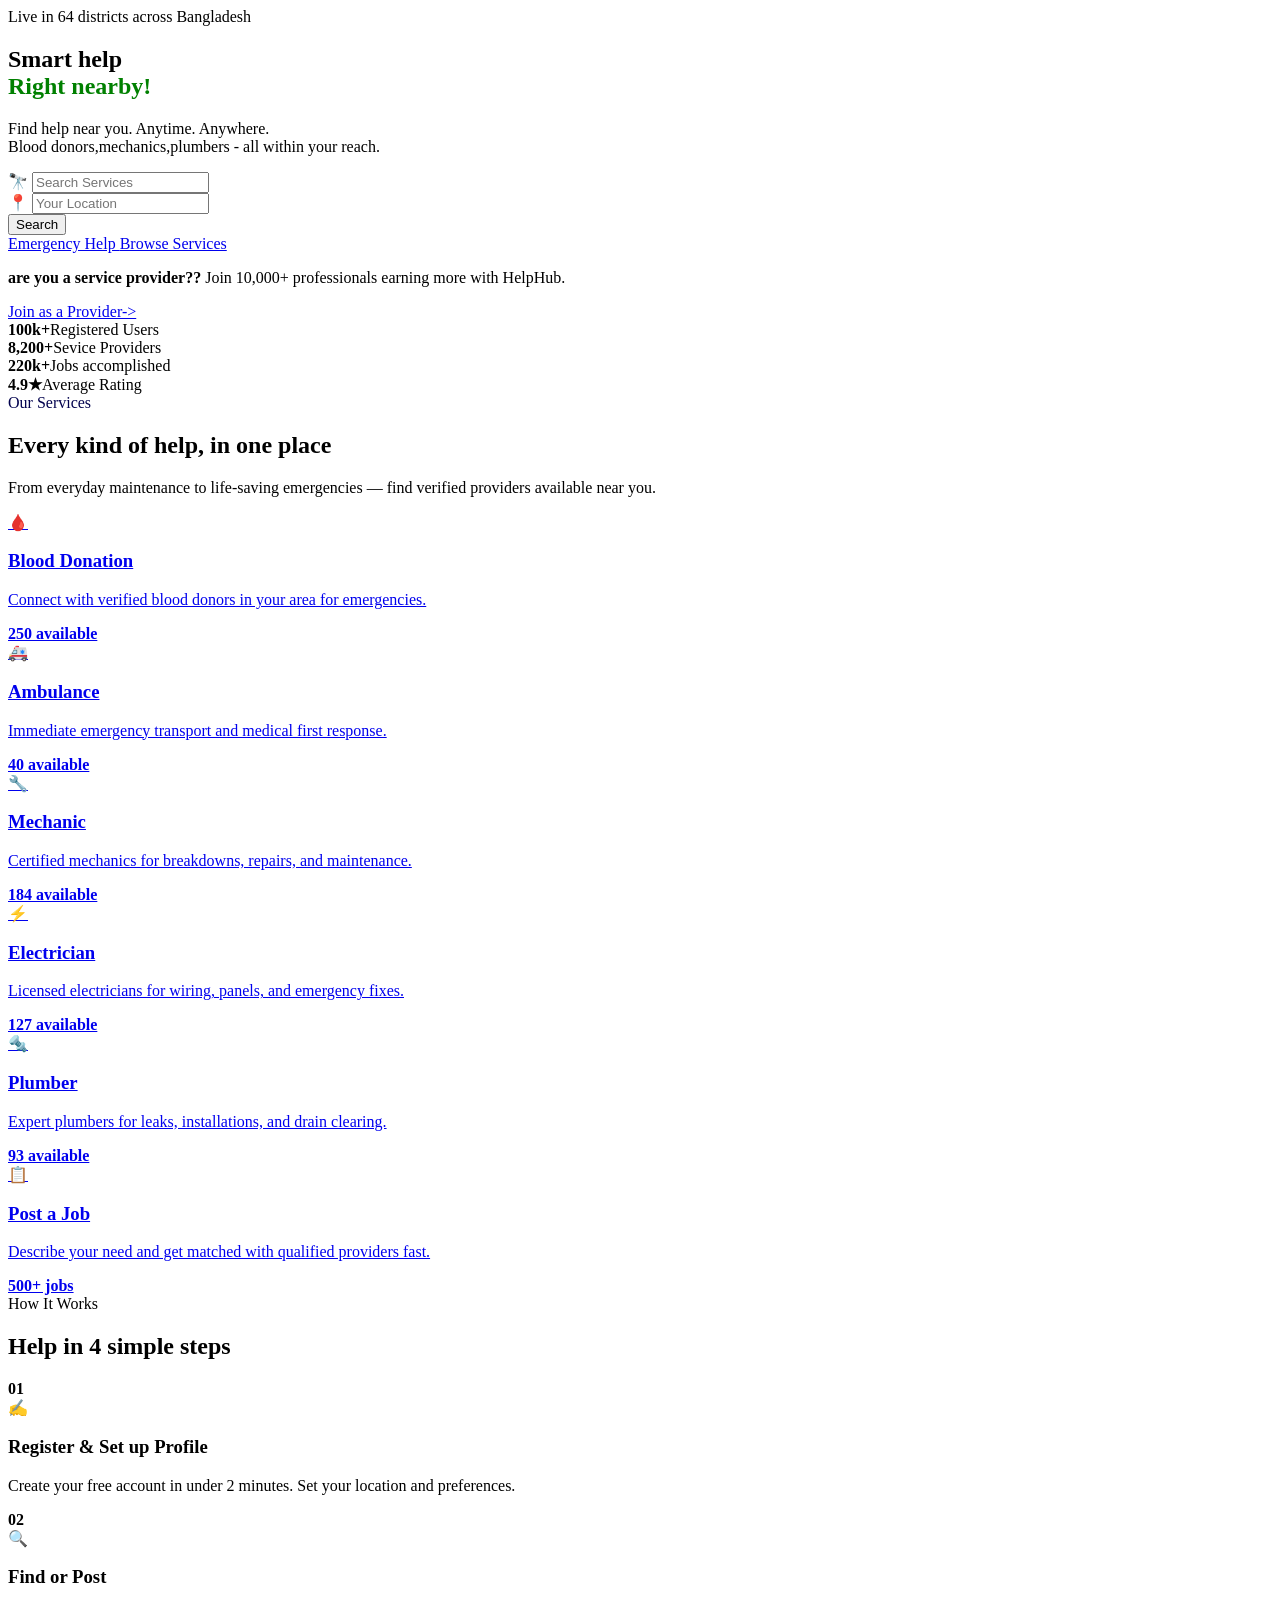
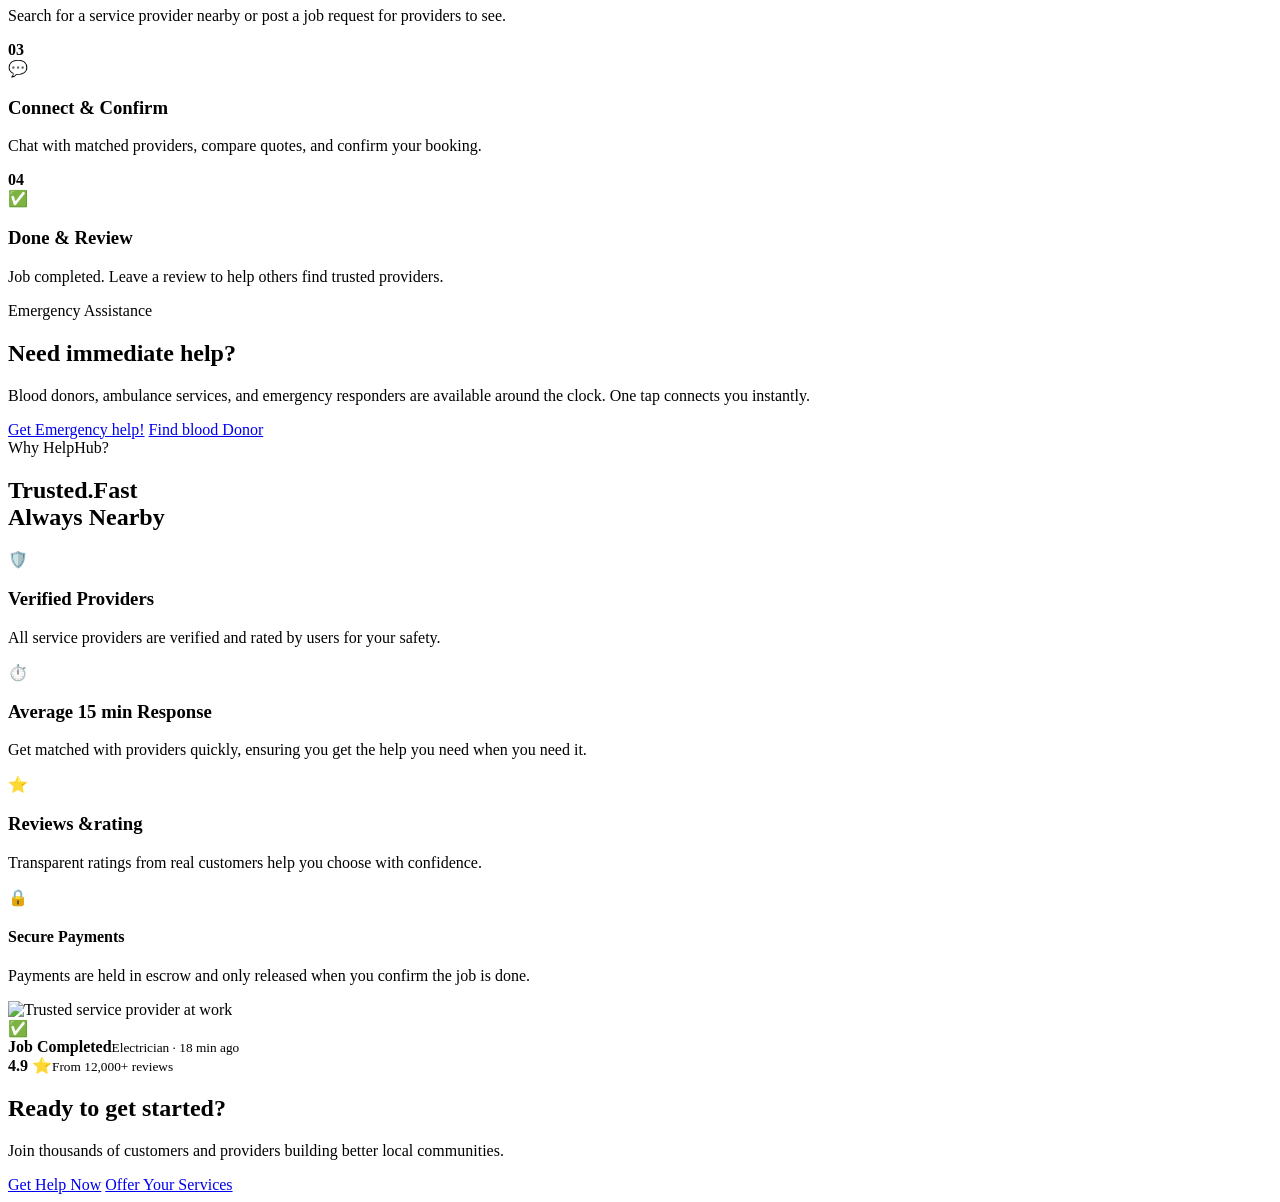
==== src/index.html @ 10beafea "main" ====
<!DOCTYPE html>
<html lang="en">
<head>
    <meta charset="UTF-8">
    <meta name="viewport" content="width=device-width, initial-scale=1.0">
    <title>HelpHub-A Local Service &  Emergency 
Assistance Platfrom</title>
<link rel="stylesheet" href="style.css">
</head>
<body>
    <!--upper part e r kaaj -->
 <section class ="hero">
    <div class="hero-glow hero-glow-top"></div>
         <div class="hero-glow hero-glow-bottom"></div>
            <div class="container hero-content">
                 <div class="hero-inner">
                     <div class="live-badge">
                 <span class="pulse-dot"></span>
                 Live in 64 districts across Bangladesh
                      </div>
                 <h1>Smart help<br><span style="color:green;">Right nearby!</span></h1>
                  <p class="hero-description">
                    Find help near you. Anytime. Anywhere.<br><span>Blood donors,mechanics,plumbers</span> - all within your reach.
                    </p>
        <form id="searchForm" class="search-form">
            <div class="search-field">
                <span>🔭</span>
                <input id="serviceSearch" type="text" placeholder="Search Services">
            </div>
            <div class="search-field location-field">
                <span>📍</span>
                <input id="locationSearch" type="text" placeholder="Your Location">
            </div>

            
            <button type="submit" class="btn btn-search">Search</button>
        </form>
        <div class="hero-actions">
            <a href="emergency.html" class="btn btn-emergency">
                <span class="pulse-dot"></span>
                Emergency Help
            </a>
            <a href="services.html" class="btn btn-outline-light">Browse Services</a>
         </div>
     </div>
</div>


  <div class="provider-banner">
         <div class="container provider-banner-inner">
            <p><strong>are you a service provider??</strong>
            <span id="earningsText">Join 10,000+ professionals earning more with HelpHub.</span>
             </p>
             <a href="register.html?type=provider" class="btn btn-provider">Join as a Provider-></a>
         </div>
     </div>
 </section>

<!--middle part  status-->
 <section class="status-section">
     <div class="container stats-grid">
          <div class="stat"><strong>100k+</strong><span>Registered Users</span></div>
           <div class="stat"><strong>8,200+</strong><span>Sevice Providers</span></div>
            <div class="stat"><strong>220k+</strong><span>Jobs accomplished</span></div>
             <div class="stat"><strong>4.9★</strong><span>Average Rating</span></div>
     </div>
 </section>

<!--2/3 service-->
<section class="services-section">
 <div class="container">
           <div class="section-heading">
            <span style="color:rgb(3, 3, 79);">Our Services</span>
            <h2>Every kind of help, in one place</h2>
            <p>From everyday maintenance to life-saving emergencies — find verified providers available near you.</p>
           </div>
        <div class="services-grid">
            <a href="services.html#blood" class="service-card">
                <div class="service-icon red">🩸</div>
                <h3>Blood Donation</h3>
                    <p>Connect with verified blood donors in your area for emergencies.</p>
                         <strong class="red-text">250 available</strong>
            </a>

            <a href="emergency.html" class="service-card">
                <div class="service-icon red">🚑</div>
                <h3>Ambulance</h3>
          <p>Immediate emergency transport and medical first response.</p>
          <strong class="red-text">40 available</strong>

            </a>
        
            <a href="services.html?q=mechanic" class="service-card">
                <div class="service-icon blue">🔧</div>
                 <h3>Mechanic</h3>
          <p>Certified mechanics for breakdowns, repairs, and maintenance.</p>
          <strong class="blue-text">184 available</strong>

            </a>

             <a href="services.html?q=electrician" class="service-card">
                <div class="service-icon yellow">⚡</div>
                <h3>Electrician</h3>
          <p>Licensed electricians for wiring, panels, and emergency fixes.</p>
          <strong class="amber-text">127 available</strong>
             </a>

             <a href="services.html?q=plumber" class="service-card">
          <div class="service-icon cyan">🔩</div>
          <h3>Plumber</h3>
          <p>Expert plumbers for leaks, installations, and drain clearing.</p>
          <strong class="cyan-text">93 available</strong>
        </a>

        <a href="post-job.html" class="service-card">
          <div class="service-icon green">📋</div>
          <h3>Post a Job</h3>
          <p>Describe your need and get matched with qualified providers fast.</p>
          <strong class="green-text">500+ jobs</strong>
        </a>

        </div>
 </div>
</section>

<!--etar func-->

<section class="section how-section">
    <div class="container">
           <div class="section-heading">
            <span>How It Works</span>
        <h2>Help in 4 simple steps</h2>
           </div>
  <div class="steps-grid"> 
<div class="step-card">
        <strong class=step-number>01</strong>
        <div class="step-icon">✍️</div>
        <h3>Register & Set up Profile</h3>
        <p>Create your free account in under 2 minutes. Set your location and preferences.</p>
</div>
<div class="step-card">
        <strong class=step-number>02</strong>
        <div class="step-icon">🔍</div>
        <h3>Find or Post</h3>
        <p>Search for a service provider nearby or post a job request for providers to see.</p>
</div>
<div class="step-card">
        <strong class=step-number>03</strong>
        <div class="step-icon">💬</div>
        <h3>Connect & Confirm</h3>
        <p>Chat with matched providers, compare quotes, and confirm your booking.</p>
</div>
<div class="step-card">
        <strong class=step-number>04</strong>
        <div class="step-icon">✅</div>
        <h3>Done & Review</h3>
        <p>Job completed. Leave a review to help others find trusted providers.</p>
</div>
</div>
</div> 
</section>

<!--emergency-->
<section class="emergency-section">
       <div class="container emergency-inner">
        <div>
       <div class="emergency-label"><span class="pulse-dot"></span>Emergency Assistance</div>
       <h2>Need immediate help?</h2>
        <p>Blood donors, ambulance services, and emergency responders are available around the clock. One tap connects you instantly.</p>
</div>
<div class="emergency-actions">
    <a href="emergency.html" class="btn emergency-white">Get Emergency help!</a>
    <a href="services.html#blood" class="btn emergency-outline">Find blood Donor</a>

</div>
</section>

 <!--Why us-->
 <section class="why-section">
    <div class="section why-grid">
        <div>
    <div class="section-heading left">
        <span>Why HelpHub?</span>
        <h2>Trusted.Fast<br>Always Nearby</h2>
    </div>
    <div class="features">
        <div class="feature">
            <div class="feature-icon">🛡️</div>
            <h3>Verified Providers</h3>
            <p>All service providers are verified and rated by users for your safety.</p>
        </div>
    
<div class="feature">
    <div class="feature-icon">⏱️</div>
    <div>
    <h3>Average 15 min Response</h3>
    <p>Get matched with providers quickly, ensuring you get the help you need when you need it.</p>
</div>
</div>

<div class="feature">
    <div class="feature-icon">⭐</div>
    <div>
        <h3>Reviews &rating</h3>
        <p>Transparent ratings from real customers help you choose with confidence.</p>
    </div>
</div>
 <div class="feature">
            <div class="feature-icon">🔒</div>
            <div>
              <h4>Secure Payments</h4>
              <p>Payments are held in escrow and only released when you confirm the job is done.</p>
            </div>
          </div>
        </div>
      </div>
<div class="why-image-wrap">
     <img src="C:\Users\User\OneDrive\Desktop\IP project S2026-B47\images\photo-1581092160562-40aa08e78837.jpg" alt="Trusted service provider at work">
  <div class="job-completed">
          <span>✅</span>
          <div><strong>Job Completed</strong><small>Electrician · 18 min ago</small></div>
        </div>
        <div class="rating-box"><strong>4.9 ⭐</strong><small>From 12,000+ reviews</small></div>
      </div>
    </div>
  </section>
<!-- FINAL CTA -->
  <section class="final-cta">
    <div class="container">
      <h2>Ready to get started?</h2>
      <p>Join thousands of customers and providers building better local communities.</p>
      <div>
        <a href="register.html" class="btn cta-white">Get Help Now</a>
        <a href="register.html?type=provider" class="btn cta-outline">Offer Your Services</a>
      </div>
    </div>
  </section>

  <script src="script.js"></script>
</body>
</html>
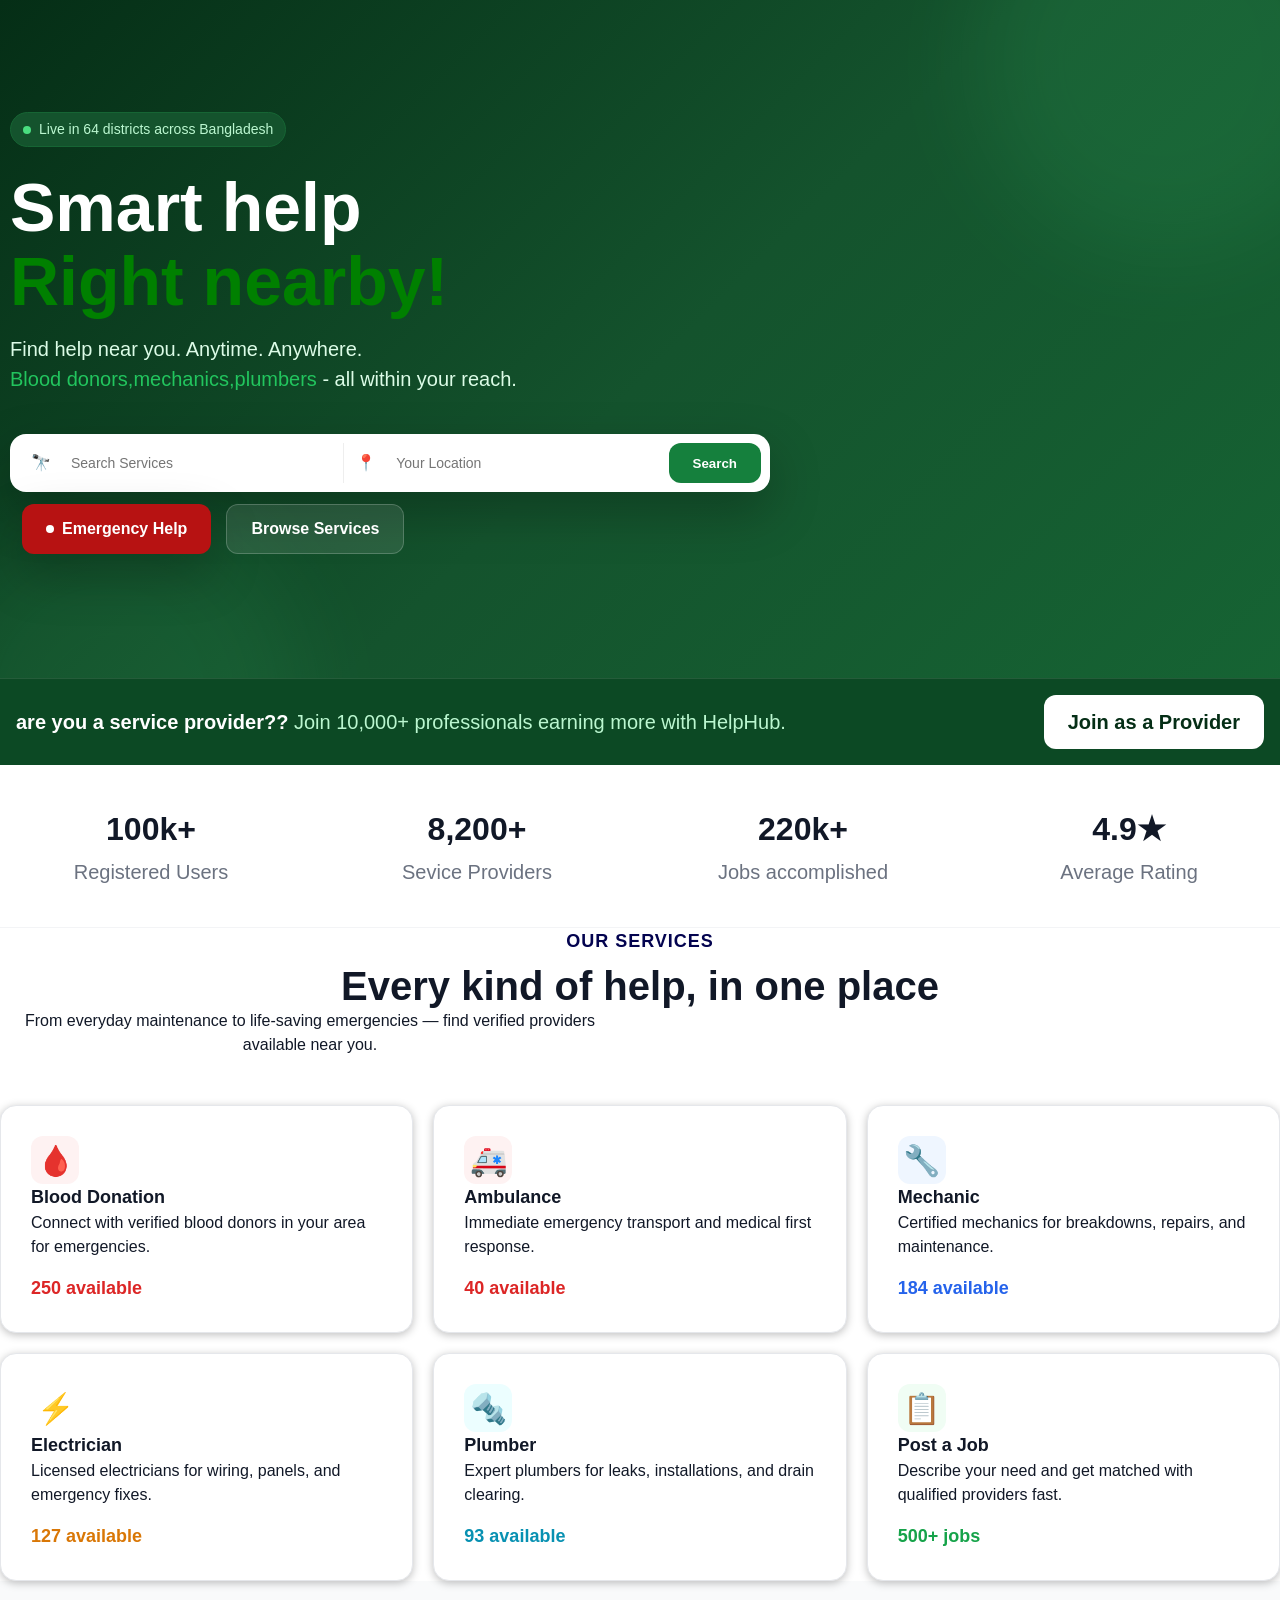
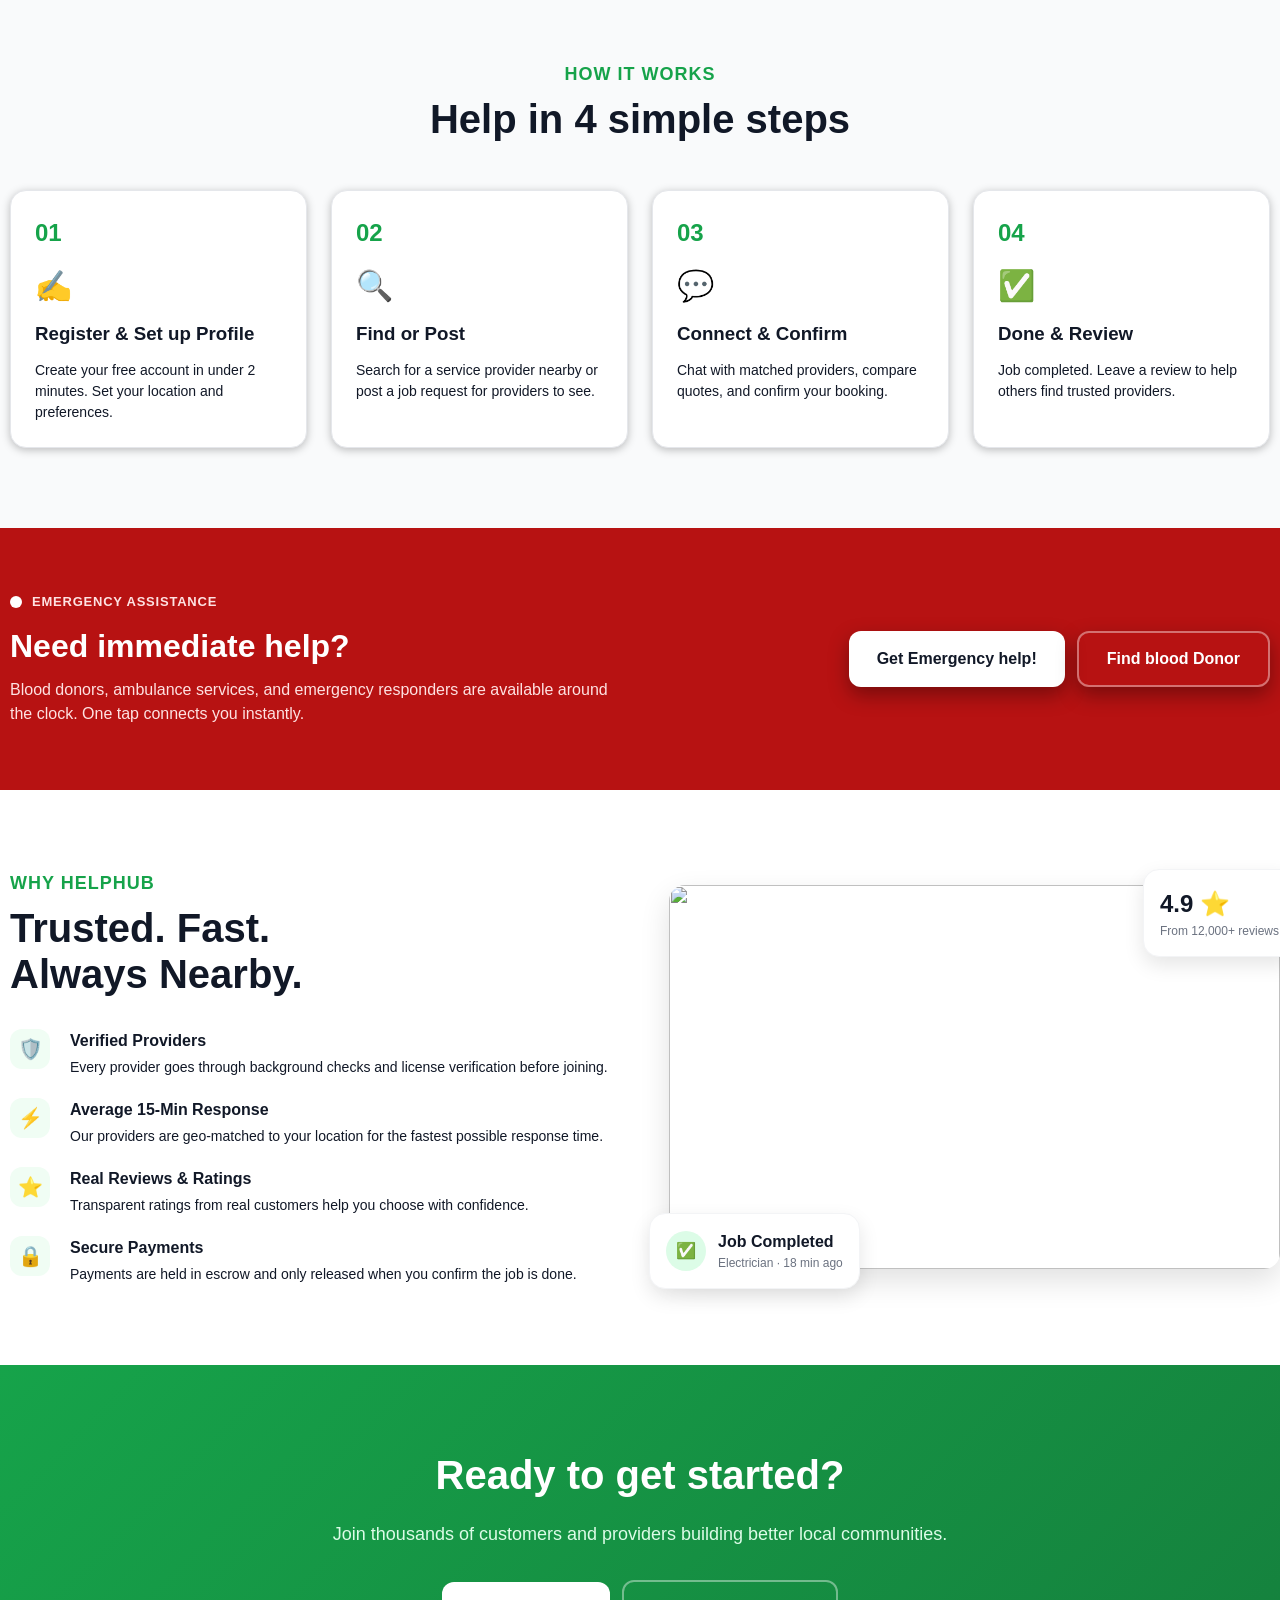
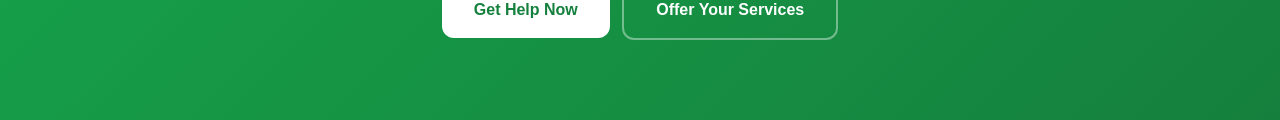
==== commit 42a486d2: "main" ====
--- a/src/index.html
+++ b/src/index.html
@@ -51,7 +51,7 @@
             <p><strong>are you a service provider??</strong>
             <span id="earningsText">Join 10,000+ professionals earning more with HelpHub.</span>
              </p>
-             <a href="register.html?type=provider" class="btn btn-provider">Join as a Provider-></a>
+             <a href="register.html?type=provider" class="btn btn-provider">Join as a Provider</a>
          </div>
      </div>
  </section>
@@ -176,36 +176,40 @@
 </section>
 
  <!--Why us-->
- <section class="why-section">
-    <div class="section why-grid">
-        <div>
-    <div class="section-heading left">
-        <span>Why HelpHub?</span>
-        <h2>Trusted.Fast<br>Always Nearby</h2>
-    </div>
-    <div class="features">
-        <div class="feature">
+ <section class="section why-section">
+    <div class="container why-grid">
+      <div>
+        <div class="section-heading left">
+          <span>Why HelpHub</span>
+          <h2>Trusted. Fast.<br>Always Nearby.</h2>
+        </div>
+
+        <div class="features">
+          <div class="feature">
             <div class="feature-icon">🛡️</div>
-            <h3>Verified Providers</h3>
-            <p>All service providers are verified and rated by users for your safety.</p>
-        </div>
-    
-<div class="feature">
-    <div class="feature-icon">⏱️</div>
-    <div>
-    <h3>Average 15 min Response</h3>
-    <p>Get matched with providers quickly, ensuring you get the help you need when you need it.</p>
-</div>
-</div>
-
-<div class="feature">
-    <div class="feature-icon">⭐</div>
-    <div>
-        <h3>Reviews &rating</h3>
-        <p>Transparent ratings from real customers help you choose with confidence.</p>
-    </div>
-</div>
- <div class="feature">
+            <div>
+              <h4>Verified Providers</h4>
+              <p>Every provider goes through background checks and license verification before joining.</p>
+            </div>
+          </div>
+
+          <div class="feature">
+            <div class="feature-icon">⚡</div>
+            <div>
+              <h4>Average 15-Min Response</h4>
+              <p>Our providers are geo-matched to your location for the fastest possible response time.</p>
+            </div>
+          </div>
+
+          <div class="feature">
+            <div class="feature-icon">⭐</div>
+            <div>
+              <h4>Real Reviews & Ratings</h4>
+              <p>Transparent ratings from real customers help you choose with confidence.</p>
+            </div>
+          </div>
+
+          <div class="feature">
             <div class="feature-icon">🔒</div>
             <div>
               <h4>Secure Payments</h4>
@@ -214,9 +218,10 @@
           </div>
         </div>
       </div>
-<div class="why-image-wrap">
-     <img src="C:\Users\User\OneDrive\Desktop\IP project S2026-B47\images\photo-1581092160562-40aa08e78837.jpg" alt="Trusted service provider at work">
-  <div class="job-completed">
+
+      <div class="why-image-wrap">
+        <img src="C:\Users\User\OneDrive\Desktop\IP project S2026-B47\images\photo-1581092160562-40aa08e78837.jpg">
+        <div class="job-completed">
           <span>✅</span>
           <div><strong>Job Completed</strong><small>Electrician · 18 min ago</small></div>
         </div>
--- a/src/style.css
+++ b/src/style.css
@@ -0,0 +1,552 @@
+* {
+box-sizing: border-box;
+margin: 0;
+padding: 0;
+}
+
+:root {
+      --green-950: #052e16;
+  --green-900: #14532d;
+  --green-800: #166534;
+  --green-700: #15803d;
+  --green-600: #16a34a;
+  --green-500: #22c55e;
+  --green-300: #86efac;
+  --gray-50: #f9fafb;
+  --gray-100: #f3f4f6;
+  --gray-400: #9ca3af;
+  --gray-500: #6b7280;
+  --gray-900: #111827;
+  --red: #b71212;
+  --font-family: Arial, Helvetica, sans-serif ;
+    
+}
+
+html {
+    scroll-behavior: smooth;
+}
+
+body {
+    font-family: var(--font-family);
+    color: var(--gray-900);
+    background: white;
+    line-height :1.5;
+}
+
+a {
+    text-decoration:none;
+    color: inherit;
+
+}
+
+.container {
+    width: min(100% - 32 px , 1120px);
+    margin: 0 auto;
+}
+
+.hero{
+    position:relative;
+    overflow:hidden;
+    color: white;
+    background:linear-gradient(135deg,var(--green-950),var(--green-900),var(--green-800));
+}
+
+.hero-glow{
+    position: absolute;
+    width: 384px;
+    height: 384px;
+    border-radius: 50%;
+    filter: blur(48px);
+    opacity: 0.1;
+    background:#4ade80;
+}
+
+.hero-glow-top {
+    top: -130px; right: -80px;
+}
+.hero-glow-bottom {
+    bottom: -130px; left: -80px; background: 6ee7b7 ;
+}
+.hero-content{
+    position: relative;
+    padding-top:112px;
+    padding-bottom:112px;
+    padding-left: 10px;
+    padding-right: 10px;
+}
+.hero-inner {
+    max-width: 760px;
+}
+.live-badge{
+   display: inline-flex;
+   align-items: center;
+   gap: 8px;
+   padding: 6px 12px;
+   margin-bottom: 24px;
+   border: 1px solid var(--green-800);
+   border-radius: 999px;
+   background:  var(--green-900);
+   color: #bbf7d0;
+   font-size: 14px;
+
+}
+.pulse-dot {
+    width: 8px;
+    height: 8px;
+    flex: 0 0 auto;
+    display: inline-block;
+    border-radius: 50%;
+    background: #4ade80;
+    animation: pulse 1.6s infinite;
+
+}
+
+@keyframes pulse {
+    50%{
+        opacity: .35;
+        transform: scale(.75);
+    }
+}
+.hero h1,h2,h3,h4, .stat strong{
+    font-family: var(--font-display);
+}
+
+.hero h1 {
+    font-size: clamp(44px, 7vw,68px);
+    line-height : 1.084;
+    margin-bottom: 16px;
+}
+.hero h1 span{
+    color: var(--green-300);
+}
+.hero-description {
+    font-size: 20px;
+    color: #dcfce7;
+    margin-bottom: 40px;
+}
+.hero-description span{
+    color : var(--green-500)
+}
+.search-form {
+    display: flex;
+    gap: 8px;
+    padding: 9px;
+    background: white;
+    border-radius: 16px;
+    box-shadow: 0 20px 50px rgba(0,0,0,.25) 
+
+}
+
+.search-field {
+    flex:1;
+    display:flex;
+    align-items:center;
+    gap: 8px;
+    padding: 0 12px;
+
+}
+.search-field input {
+    width: 100%;
+    padding: 12px;
+    border:0;
+    outline:0;
+font-size: 14px;
+color: black;
+
+}
+.location-field { 
+    border-left: 1px solid #eee; 
+}
+.btn {
+    display:inline-flex;
+    justify-content:center;
+     align-items: center;
+    border-radius: 12px;
+    transition: .2s ease;
+    cursor: pointer;
+}
+.btn-search {
+    border: 0;
+    padding:12px 24px;
+    background:var(--green-700);
+    color:white;
+    font-weight: 700;
+}
+
+.btn-search:hover {
+     background: var(--green-700);
+ }
+ 
+ .hero-actions {
+  display: flex;
+  flex-wrap: wrap;
+  gap: 15px;
+  padding: 12px;
+}
+.btn-emergency{
+    gap: 8px;
+    padding: 12px 24px;
+    background: var(--red);
+    color: white;
+    font-weight: 700;
+    box-shadow: 0 20px 50px rgba(0,0,0,.25);
+}
+
+.btn-emergency .pulse-dot{
+    background: white;
+}
+.btn-outline-light{
+    padding: 12px 24px;
+    font-weight: 700;
+    border: 1px solid rgba(255,255,255,.2);
+     background: rgba(255,255,255,.1);
+}
+.btn-outline-light:hover {
+     background: rgba(255,255,255,.2);
+     }
+.provider-banner{
+    position: relative;
+    background: #0c4924;
+    padding-left:16px;
+    padding-right:16px;
+    border-top: 1px solid rgba(255,255,255,.1);
+}
+.provider-banner-inner{
+    display: flex;
+    align-items: center;
+    justify-content: space-between;
+    gap: 16px;
+    padding-top: 16px;
+    padding-bottom: 16px;
+}
+.provider-banner p{
+    font-size: 20px;
+    color: #bbf7d0;
+}
+.provider-banner strong {
+    color: white;
+}
+.btn-provider{
+    flex-shrink: 0;
+    padding: 12px 24px;
+    background: white;
+    color:var(--green-950);
+    font-size: 20px;
+    font-weight: 700;
+
+}
+.status-section{
+    border-bottom: 1px solid var(--gray-100);
+}
+.stats-grid{
+    display: grid;
+    grid-template-columns: repeat(4, 1fr);
+    gap: 24px;
+    padding-top: 40px;
+    padding-bottom: 40px;
+}
+.stat{
+    text-align: center;
+}
+.stat strong{
+    text-align: center;
+    display: block;
+    font-size: 32px;
+
+}
+.stat span{
+    display: block;
+    text-align: center;
+    margin-top: 4px;
+    color: var(--gray-500);
+    font-size: 20px;
+}
+.section{
+    padding: 80px 0;
+}
+.section-heading{
+    text-align: center;
+    margin-bottom: 48px;
+}
+/*children of section-heading that are span*/
+.section-heading > span,       
+.section-row-heading span{
+    color: var(--green-600);
+    text-transform: uppercase;
+    font-weight: 800;
+    letter-spacing: 1px;
+    font-size: 18px;
+}
+.section-heading h2,
+.section-row-heading h2{
+    margin-top:8px;
+    font-size: clamp(20px, 4vw, 40px);
+    line-height: 1.15;
+
+}
+.section-heading p{
+    max-width: 620px;
+    margin: 12 auto 0;
+    color:var(--grey-500);
+}
+.services-grid{
+    display: grid;
+    grid-template-columns: repeat(3,1fr);
+    gap: 20px;
+}
+.service-card,
+.provider-card
+.job-card {
+    background: white;
+    border: 1px solid #e5e7eb;
+    border-radius: 16px;
+    transition: .2s ease;
+}
+.service-card{
+    padding: 30px;
+    box-shadow: 0 2px 8px rgba(0,0,0,.25); 
+}
+.service-card:hover,
+.provider-card:hover,
+.job-card:hover{
+    border-color: #bbf7d0;
+    box-shadow: 0 8px 24px rgba(0,0,0,.35);
+    transform:translateY(-2px)
+}
+.service-icon{
+    width: 48px;
+    height:48px;
+    display:flex;
+    align-items:center;
+    justify-content:center;
+    margin: bottom 16px;
+    border-radius: 12px;
+    font-size: 30px;
+}
+.service-icon.red { background: #fef2f2; }
+.service-icon.blue { background: #eff6ff; }
+.service-icon.amber { background: #fffbeb; }
+.service-icon.cyan { background: #ecfeff; }
+.service-icon.green { background: #f0fdf4; }
+.service-card h3{
+    font-size: 18px;
+}
+.sevice-card p{
+    margin-top: 8px;
+    color: var(--grey-500);
+    font-size: 14px;
+}
+.service-card strong{
+    display: block;
+    margin-top: 16px;
+    font-size: 18px;
+}
+.red-text { color: #dc2626; }
+.blue-text { color: #2563eb; }
+.amber-text { color: #d97706; }
+.cyan-text { color: #0891b2; }
+.green-text { color: var(--green-600); 
+}
+
+.how-section{
+    background: var(--gray-50); 
+}
+.steps-grid{
+    display: grid;
+    grid-template-columns: repeat(4,1fr);
+padding-left:  10px;
+padding-right: 10px;
+gap: 24px;
+
+}
+.step-card{
+    padding:24px;
+    border: 1px solid #e5e7eb;
+    border-radius: 16px;
+    background: white;
+    box-shadow: 0 2px 8px rgba(0,0,0,.25); 
+}
+.step-number{
+    display: block;
+    margin-bottom: 12px;
+    color: var(--green-600);
+    font-size: 24px;
+}
+.step-icon{
+    font-size: 30px;
+    margin-bottom: 12px;
+}
+.step-card h3{
+    margin-bottom: 12px;
+}
+.step-card p{
+    color: var(--gray-900);
+    font-size: 14px;
+}
+.emergency-section{
+    padding: 64px 0;
+    background: var(--red);
+    color: white;
+
+}
+.emergency-inner {
+    display: flex;
+    align-items: center;
+    justify-content: space-between;
+    gap: 24px;
+    padding-left: 10px;
+    padding-right:10px;
+}
+.emergency-label{
+    display:flex;
+    align-items: center;
+    gap: 10px;
+    margin-bottom: 10px ;
+    color: #fee2e2;
+text-transform: uppercase;
+font-size: 13px;
+font-weight: 700;
+letter-spacing: .06em;
+}
+.emergency-label .pulse-dot{
+    background: white;
+    height: 12px;
+    width:12px;
+}
+.emergency-inner h2{
+    font-size:32px;
+    margin-bottom: 8px;
+}
+.emergency-inner p{
+    color:#fee2e2;
+    max-width:600px;
+}
+.emergency-actions{
+    display: flex;
+    gap: 12px;
+    flex-shrink: 0;
+}
+.emergency-white{
+    padding: 16px 28px;
+    background:white;
+    color:var(--gray-900);
+    font-weight: 700;
+    box-shadow: 0 8px 20px rgba(0,0,0,.35);
+}
+.emergency-outline{
+    padding: 14px 28px;
+    color:white;
+    border: 2px solid rgba(255,255,255,.4);
+    font-weight:600;
+    box-shadow:  0 8px 20px rgba(0,0,0,.35);
+}
+.why-grid{
+    grid-template-columns: 1fr 1fr;
+    gap: 48px;
+    align-items: center;
+    display: grid;
+        unicode-bidi: isolate;
+        padding-left: 10px;
+}
+
+.section-heading.left{
+    text-align: left;;
+    margin-bottom: 32px;
+}
+.section-heading.left h2 {
+    margin-bottom: 0;
+}
+.features{
+    display:grid;
+    gap: 20px
+}
+.feature {
+    display: flex;
+    gap:20px;
+}
+.feature-icon{
+    width:40px;
+    height:40px;
+    flex-shrink: 0;
+    display: flex;
+    align-items: center;
+     justify-content: center;
+  border-radius: 12px;
+  background: #f0fdf4;
+  font-size: 20px;
+}
+.feature h4{
+    margin-bottom: 4px;
+}
+    .feature p{
+        color: var(--grey-500);
+        font-size: 14px;
+        }
+.why-image-wrap{
+    position: relative;
+}
+.why-image-wrap > img {
+    display:block;
+    width: 100%;
+    height:384px;
+    object-fit: cover;
+     border-radius: 16px;
+  box-shadow: 0 12px 30px rgba(0,0,0,.12);
+}
+
+.job-completed,
+.rating-box {
+  position: absolute;
+  padding: 16px;
+  background: white;
+  border: 1px solid #f3f4f6;
+  border-radius: 16px;
+  box-shadow: 0 8px 20px rgba(0,0,0,.1);
+}
+
+.job-completed {
+  left: -20px;
+  bottom: -20px;
+  display: flex;
+  align-items: center;
+  gap: 12px;
+}
+
+
+.job-completed > span {
+  width: 40px;
+  height: 40px;
+  display: flex;
+  align-items: center;
+  justify-content: center;
+  border-radius: 50%;
+  background: #dcfce7;
+}
+.job-completed strong,
+.job-completed small,
+.rating-box strong,
+.rating-box small {
+  display: block;
+}
+
+
+
+.job-completed small,
+.rating-box small { color: var(--gray-500); font-size: 12px; }
+
+.rating-box { right: -16px; top: -16px; }
+.rating-box strong { font-size: 24px; }
+
+.final-cta {
+  padding: 80px 0;
+  text-align: center;
+  color: white;
+  background: linear-gradient(135deg, var(--green-600), var(--green-700));
+}
+
+
+.final-cta h2 { font-size: 40px; margin-bottom: 16px; }
+.final-cta p { margin-bottom: 32px; color: #dcfce7; font-size: 18px; }
+.final-cta .btn { padding: 16px 32px; margin: 0 4px; font-weight: 800; }
+.cta-white { background: white; color: var(--green-700); }
+.cta-outline { border: 2px solid rgba(255,255,255,.4); color: white; }
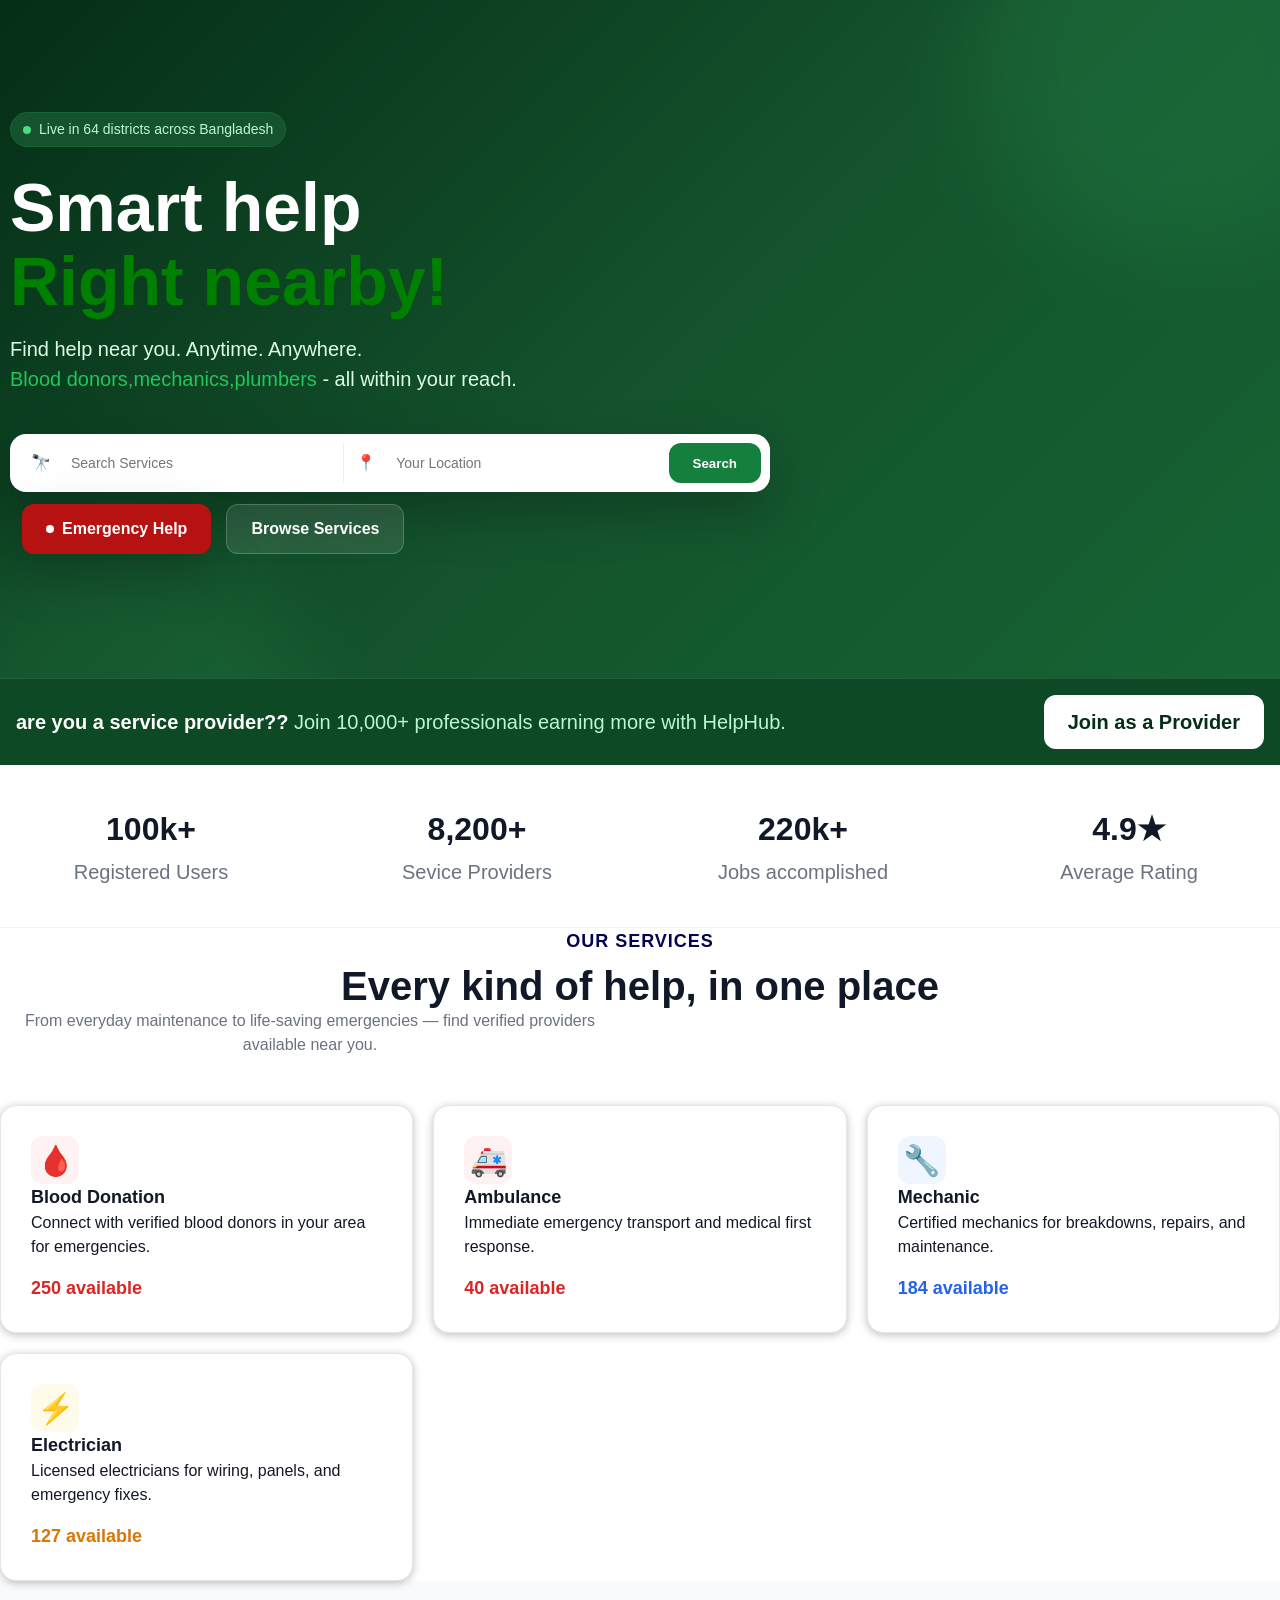
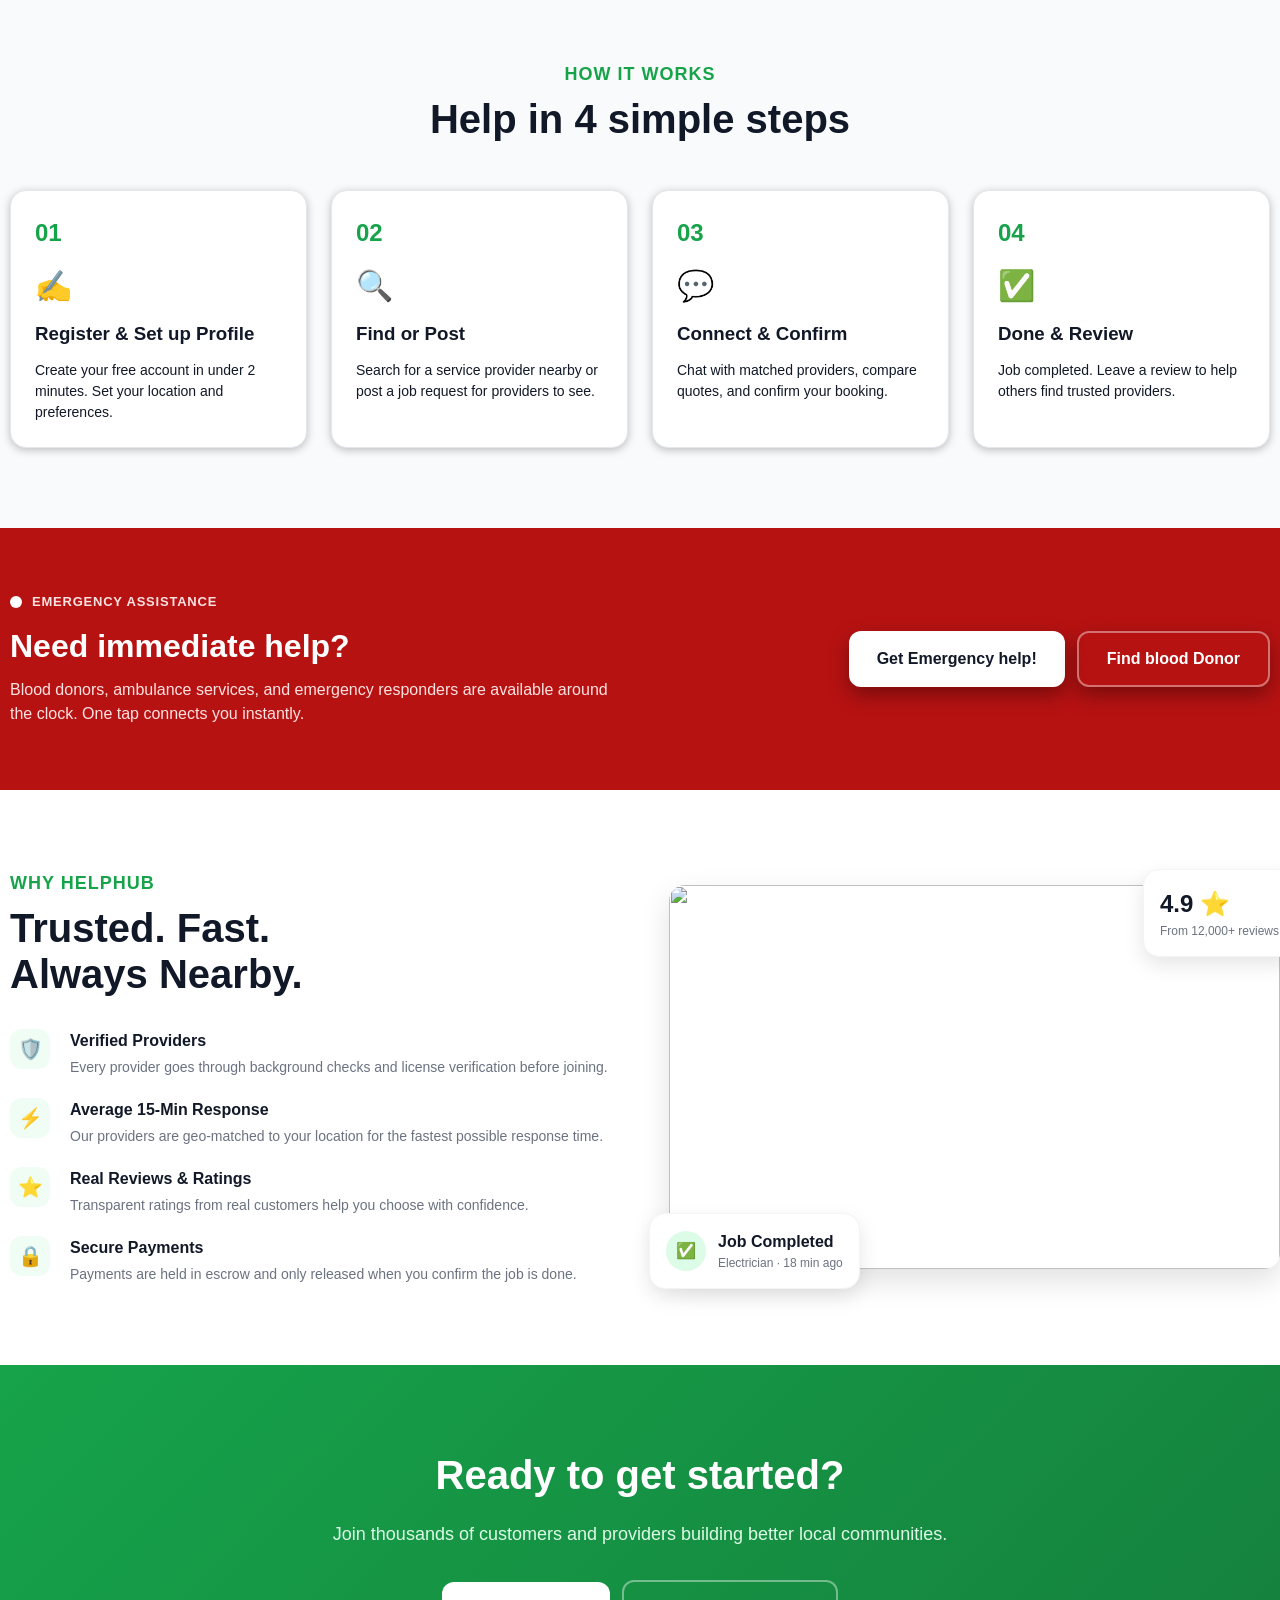
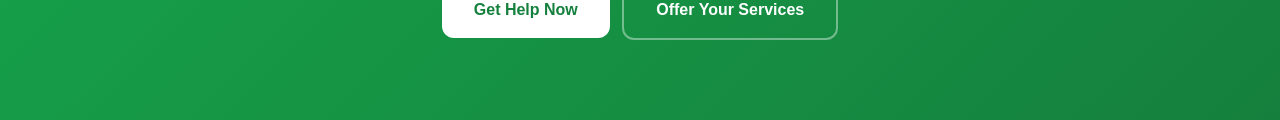
==== commit b9895806: "done emergency" ====
--- a/src/index.html
+++ b/src/index.html
@@ -104,21 +104,6 @@
           <p>Licensed electricians for wiring, panels, and emergency fixes.</p>
           <strong class="amber-text">127 available</strong>
              </a>
-
-             <a href="services.html?q=plumber" class="service-card">
-          <div class="service-icon cyan">🔩</div>
-          <h3>Plumber</h3>
-          <p>Expert plumbers for leaks, installations, and drain clearing.</p>
-          <strong class="cyan-text">93 available</strong>
-        </a>
-
-        <a href="post-job.html" class="service-card">
-          <div class="service-icon green">📋</div>
-          <h3>Post a Job</h3>
-          <p>Describe your need and get matched with qualified providers fast.</p>
-          <strong class="green-text">500+ jobs</strong>
-        </a>
-
         </div>
  </div>
 </section>
--- a/src/style.css
+++ b/src/style.css
@@ -287,7 +287,7 @@
 .section-heading p{
     max-width: 620px;
     margin: 12 auto 0;
-    color:var(--grey-500);
+    color:var(--gray-500);
 }
 .services-grid{
     display: grid;
@@ -325,15 +325,14 @@
 }
 .service-icon.red { background: #fef2f2; }
 .service-icon.blue { background: #eff6ff; }
-.service-icon.amber { background: #fffbeb; }
-.service-icon.cyan { background: #ecfeff; }
-.service-icon.green { background: #f0fdf4; }
+.service-icon.yellow { background: #fffbeb; }
+
 .service-card h3{
     font-size: 18px;
 }
 .sevice-card p{
     margin-top: 8px;
-    color: var(--grey-500);
+    color: var(--gray-500);
     font-size: 14px;
 }
 .service-card strong{
@@ -479,7 +478,7 @@
     margin-bottom: 4px;
 }
     .feature p{
-        color: var(--grey-500);
+        color: var(--gray-500);
         font-size: 14px;
         }
 .why-image-wrap{
@@ -549,4 +548,527 @@
 .final-cta p { margin-bottom: 32px; color: #dcfce7; font-size: 18px; }
 .final-cta .btn { padding: 16px 32px; margin: 0 4px; font-weight: 800; }
 .cta-white { background: white; color: var(--green-700); }
-.cta-outline { border: 2px solid rgba(255,255,255,.4); color: white; }+.cta-outline { border: 2px solid rgba(255,255,255,.4); color: white; }
+
+/*-------------emergency--------------*/
+
+.emergency {
+    background:var(--red);
+
+    color: var(--gray-50);
+    padding: 80px 20px;
+    text-align: center;
+}
+
+
+.emergency-content {
+    margin: auto;
+    max-width: 850px;
+}
+.live{
+    display: inline-flex;
+    align-items: center;
+    gap: 9px;
+    margin-bottom: 18px;
+    font-size: 18px;
+font-weight: 700;
+letter-spacing: 0.01cm;
+text-transform: uppercase;
+color: #ffffffe0;
+}
+
+.emergency-content h1{
+    font-size:clamp(38px, 6vw, 58px);
+    line-height: 1.1;
+    font-weight: 800;
+    margin-bottom: 18px;
+}
+
+.emergency-content p{
+    max-width: 650px;
+    margin: 0 auto 32px;
+    color: #ffffffb0;
+    font-size: 20px;
+}
+
+.emergency-buttons{
+    display: flex;
+    justify-content: center;
+    gap: 16px;
+}
+
+.emergency-call-button,
+.emergency-hotline-button{
+  display: border-box;
+    align-items: center;
+    justify-content: center;
+    gap: 9px;
+
+    min-height: 52px;
+    padding: 14px 28px;
+
+    border-radius: 12px;
+
+    font-size: 16px;
+    font-weight: 700;
+
+    transition:
+        transform 0.2s ease,
+        background-color 0.2s ease,
+        box-shadow 0.2s ease;
+        background: rgba(255, 255, 255, 0.534);
+        box-shadow: 0 8px 24px rgba(0,0,0,.25);  
+}
+
+
+.emergency-call-button:hover,
+.emergency-hotline-button:hover{
+      transform: translateY(-2px);
+}
+.emergency-content .pulse-dot{
+    background: white;
+}
+.emergency-services{
+    padding: 40px 20px;
+    background: var(--gray-50);
+}
+.emergency-heading{
+    margin-bottom: 20px;
+    padding: 10px;
+}
+
+.emergency-heading h2{
+    font-size: 30px;
+   line-height: 1.2;
+    font-weight: 800;
+    color: var(--gray-900);
+}
+.services-grid{
+    display: grid;
+    grid-template-columns: repeat(3,1fr);
+    gap: 20px;
+}
+.service-top{
+    display: flex;
+    align-items: flex-start;
+    gap: 15px;
+}
+.icon{
+    width: 52px;
+    height: 52px;
+    flex-shrink: 0;
+    display: flex;
+    align-items: center;
+    justify-content: center;
+    border-radius: 12px;
+    background: rgba(255, 59, 59, 0.25);
+}
+.m-icon{
+    width: 52px;
+    height: 52px;
+    flex-shrink: 0;
+    display: flex;
+    align-items: center;
+    justify-content: center;
+    border-radius: 12px;
+    background: rgba(59, 128, 255, 0.25);
+}
+.e-icon{
+    width: 52px;
+    height: 52px;
+    flex-shrink: 0;
+    display: flex;
+    align-items: center;
+    justify-content: center;
+    border-radius: 12px;
+    background: rgba(255, 226, 59, 0.25);
+}
+.info{
+    flex: 1;
+
+}
+.info h3{
+    margin-bottom: 12px;
+    font-size: 20px;
+    font-weight: 700;
+}
+.info p{
+    margin-bottom: 12px;
+    color: rgb(73, 73, 73);
+    font-size: 15px;
+}
+.available{
+    display: flex;
+align-items: center;
+gap: 12px;
+font-size: 16px;
+font-weight: 700;
+}
+.eta{
+      color: var(--gray-500);
+
+}
+.card-buttons{
+display: flex;
+gap: 10px;
+width: 100%;
+}
+.card-buttons a{
+      flex: 1;
+    padding: 12px 16px;
+    border-radius: 8px;
+    text-align: center;
+    text-decoration: none;
+    font-weight: 600;
+    font-size: 14px;
+}
+.request{
+        background: #a31616;
+    color: white;
+
+}
+.request,
+.call{
+    display: flex;
+    flex: 10px;
+    align-items: center;
+    justify-content: center;
+   border-radius: 12px ;
+   font-size: 15px;
+   font-weight: 700;
+   padding:4px;
+    padding: 30px;
+    box-shadow: 0 2px 8px rgba(0,0,0,.5); 
+     transition: .2s ease;
+}
+.request:hover,
+.call:hover{
+    transform:translateY(-2px);
+}
+.blood-section {
+    padding: 80px 20px;
+    background: #f0fdf4;
+}
+
+.blood-container {
+    max-width: 900px;
+    margin: 0 auto;
+    background: white;
+    padding: 48px;
+    border-radius: 20px;
+    box-shadow: 0 10px 30px rgba(0, 0, 0, 0.08);
+}
+
+.blood-heading {
+    text-align: center;
+    margin-bottom: 40px;
+}
+
+.blood-icon {
+    font-size: 42px;
+    margin-bottom: 12px;
+}
+
+.blood-heading h2 {
+    color: #052e16;
+    font-size: 32px;
+    margin-bottom: 12px;
+}
+
+.blood-heading p {
+    color: #4b5563;
+    font-size: 16px;
+    line-height: 1.6;
+}
+
+/* Form */
+
+.blood-form {
+    width: 100%;
+}
+
+.form-group {
+    margin-bottom: 24px;
+}
+
+.form-group label {
+    display: block;
+    color: #14532d;
+    font-size: 16px;
+    font-weight: 600;
+    margin-bottom: 14px;
+}
+
+/* Blood Type Buttons */
+
+.blood-types {
+    display: grid;
+    grid-template-columns: repeat(4, 1fr);
+    gap: 12px;
+}
+
+.blood-types button {
+    padding: 14px 10px;
+    border: 2px solid #bbf7d0;
+    border-radius: 10px;
+    background: white;
+    color: #166534;
+    font-size: 16px;
+    font-weight: 600;
+    cursor: pointer;
+    transition: 0.2s ease;
+}
+
+.blood-types button:hover {
+    background: #dcfce7;
+    border-color: #16a34a;
+    transform: translateY(-2px);
+}
+
+.blood-types button:active {
+    transform: translateY(0);
+}
+
+/* Mobile */
+
+@media (max-width: 600px) {
+
+    .blood-section {
+        padding: 50px 16px;
+    }
+
+    .blood-container {
+        padding: 30px 20px;
+    }
+
+    .blood-heading h2 {
+        font-size: 26px;
+    }
+
+    .blood-types {
+        grid-template-columns: repeat(2, 1fr);
+    }
+
+}
+/* =========================
+   Location & Notes
+========================= */
+
+.form-group input,
+.form-group textarea {
+    width: 100%;
+    padding: 14px 16px;
+    border: 1px solid #d1d5db;
+    border-radius: 10px;
+    background: #ffffff;
+    color: #111827;
+    font-size: 15px;
+    font-family: inherit;
+    outline: none;
+    transition: 0.2s ease;
+}
+
+.form-group input::placeholder,
+.form-group textarea::placeholder {
+    color: #9ca3af;
+}
+
+.form-group input:focus,
+.form-group textarea:focus {
+    border-color: #16a34a;
+    box-shadow: 0 0 0 3px rgba(22, 163, 74, 0.12);
+}
+
+.form-group textarea {
+    resize: vertical;
+    min-height: 90px;
+}
+
+
+/* =========================
+   Emergency Alert Button
+========================= */
+
+.alert-button {
+    width: 100%;
+    padding: 16px 20px;
+    margin-top: 8px;
+
+    border: none;
+    border-radius: 10px;
+
+    background: #dc2626;
+    color: white;
+
+    font-size: 16px;
+    font-weight: 700;
+
+    cursor: pointer;
+    transition: 0.2s ease;
+}
+
+.alert-button:hover {
+    background: #b91c1c;
+    transform: translateY(-2px);
+}
+
+.alert-button:active {
+    transform: translateY(0);
+}
+
+
+/* =========================
+   Success Message
+========================= */
+
+.success {
+    text-align: center;
+    padding: 35px 20px;
+    margin-top: 30px;
+
+    border: 1px solid #bbf7d0;
+    border-radius: 16px;
+    background: #f0fdf4;
+}
+
+.success-icon {
+    font-size: 42px;
+    margin-bottom: 10px;
+}
+
+.success h3 {
+    color: #166534;
+    font-size: 26px;
+    margin-bottom: 10px;
+}
+
+.success p {
+    color: #4b5563;
+    line-height: 1.6;
+    margin-bottom: 20px;
+}
+
+.success button {
+    padding: 12px 20px;
+
+    border: 2px solid #16a34a;
+    border-radius: 8px;
+
+    background: white;
+    color: #166534;
+
+    font-size: 15px;
+    font-weight: 600;
+
+    cursor: pointer;
+    transition: 0.2s ease;
+}
+
+.success button:hover {
+    background: #16a34a;
+    color: white;
+}
+
+
+/* Hide success message */
+
+.hidden {
+    display: none;
+}
+
+
+/* =========================
+   Emergency Tips
+========================= */
+
+.tips {
+    padding: 80px 20px;
+    background: #ffffff;
+}
+
+.tips .container {
+    max-width: 1100px;
+    margin: 0 auto;
+}
+
+.tips h2 {
+    text-align: center;
+    color: #052e16;
+    font-size: 32px;
+    margin-bottom: 40px;
+}
+
+.tips-grid {
+    display: grid;
+    grid-template-columns: repeat(4, 1fr);
+    gap: 24px;
+}
+
+.tip {
+    padding: 28px 22px;
+
+    background: #f0fdf4;
+    border: 1px solid #dcfce7;
+    border-radius: 16px;
+
+    text-align: center;
+
+    transition: 0.2s ease;
+}
+
+.tip:hover {
+    transform: translateY(-5px);
+    box-shadow: 0 8px 20px rgba(0, 0, 0, 0.08);
+}
+
+.tip-icon {
+    font-size: 36px;
+    margin-bottom: 15px;
+}
+
+.tip h3 {
+    color: #14532d;
+    font-size: 19px;
+    margin-bottom: 10px;
+}
+
+.tip p {
+    color: #4b5563;
+    font-size: 14px;
+    line-height: 1.6;
+}
+
+
+/* =========================
+   Responsive
+========================= */
+
+@media (max-width: 800px) {
+
+    .tips-grid {
+        grid-template-columns: repeat(2, 1fr);
+    }
+
+}
+
+
+@media (max-width: 600px) {
+
+    .tips {
+        padding: 55px 16px;
+    }
+
+    .tips h2 {
+        font-size: 27px;
+        margin-bottom: 30px;
+    }
+
+    .tips-grid {
+        grid-template-columns: 1fr;
+    }
+
+    .alert-button {
+        font-size: 15px;
+    }
+
+}
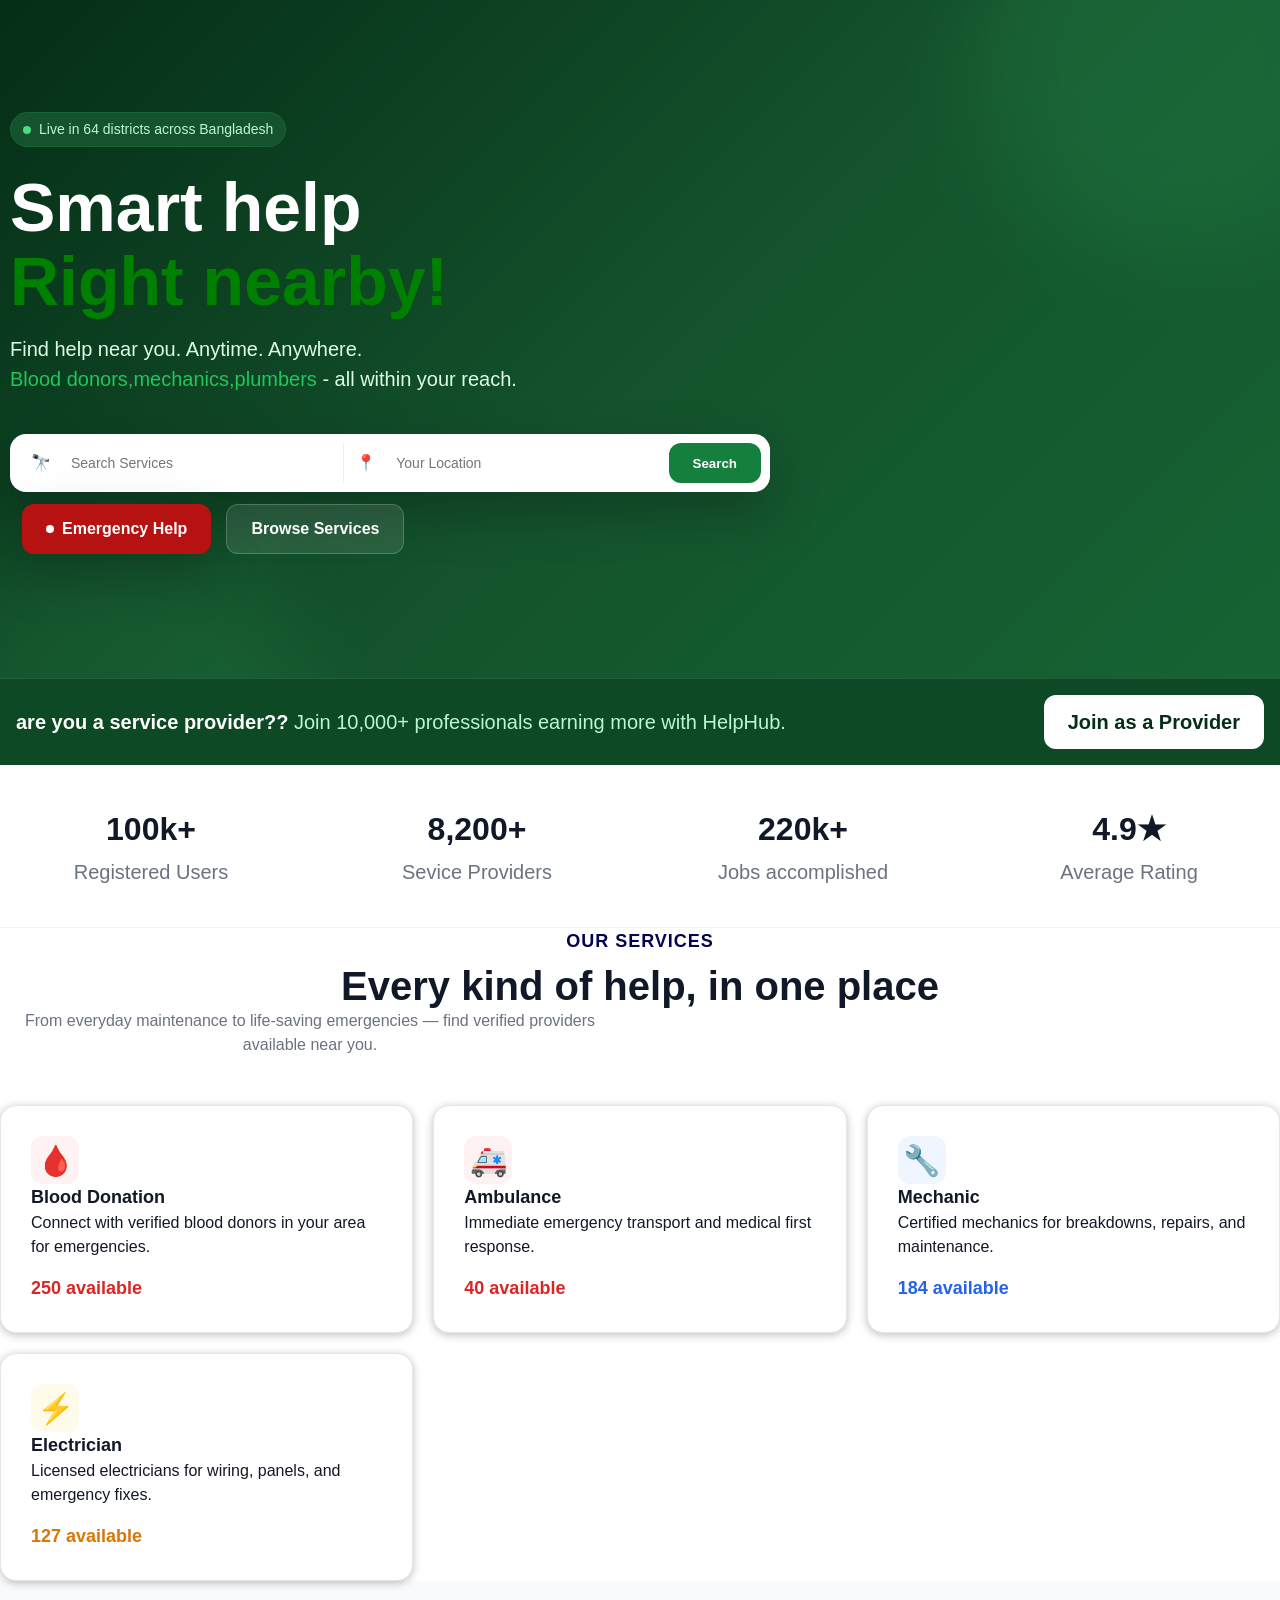
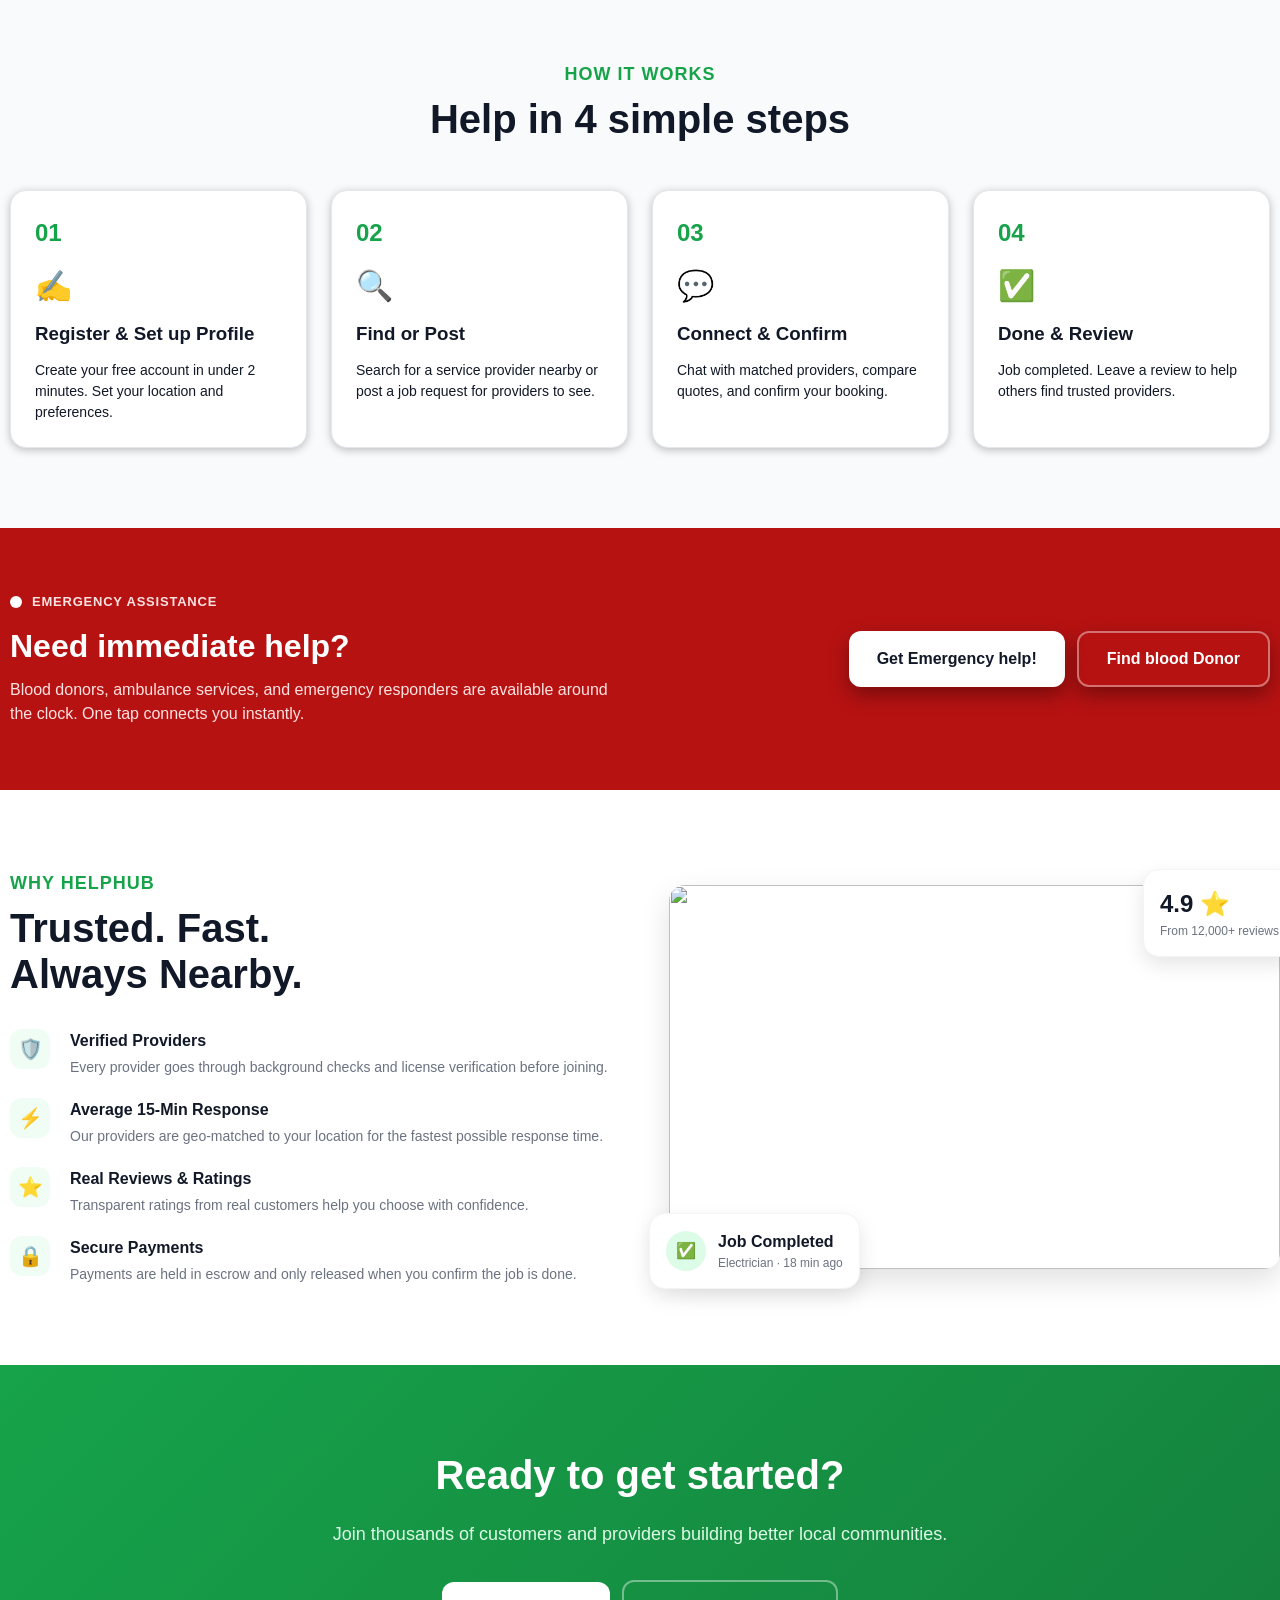
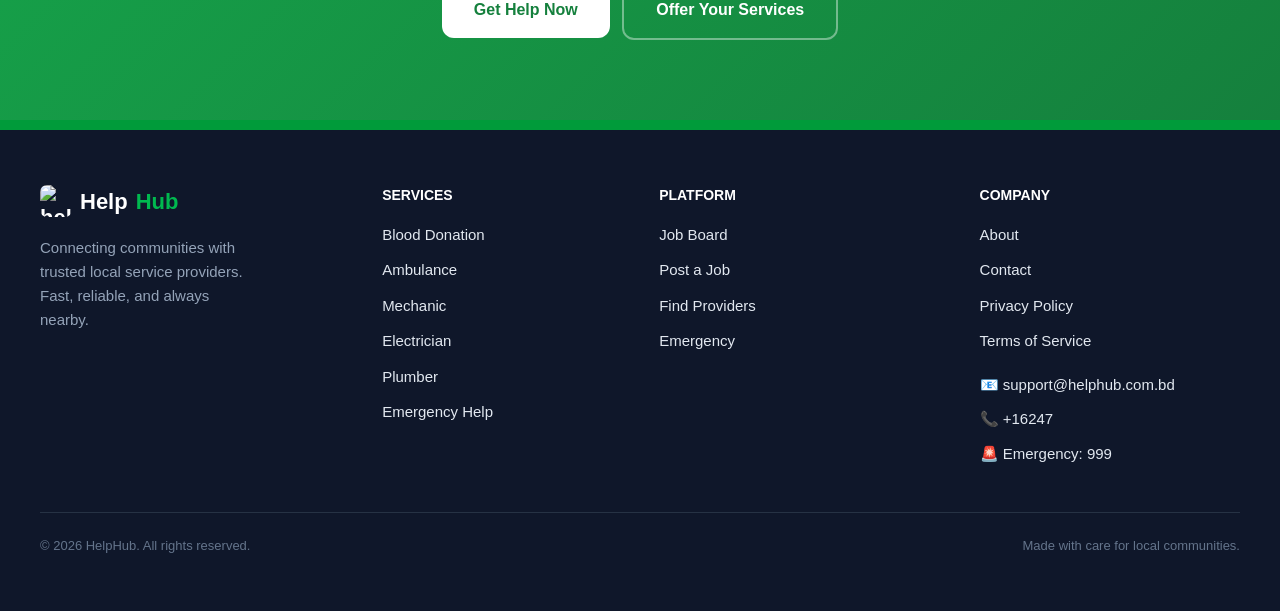
==== commit 709ae459: "footer added" ====
--- a/src/index.html
+++ b/src/index.html
@@ -228,4 +228,87 @@
 
   <script src="script.js"></script>
 </body>
+<footer class="footer">
+
+    <div class="footer-container">
+
+        <!-- Brand -->
+        <div class="footer-brand">
+
+            <h2>
+                <span class="brand-icon"><img src="C:\Users\User\OneDrive\Desktop\IP project S2026-B47\images\logo.jpeg" alt="helpHub logo"></span>
+                Help<span>Hub</span>
+            </h2>
+
+            <p>
+                Connecting communities with<br>
+                trusted local service providers.<br>
+                Fast, reliable, and always<br>
+                nearby.
+            </p>
+
+        </div>
+
+
+        <!-- Services -->
+        <div class="footer-column">
+
+            <h3>SERVICES</h3>
+
+            <a href="services.html#blood">Blood Donation</a>
+            <a href="services.html">Ambulance</a>
+            <a href="services.html?q=mechanic">Mechanic</a>
+            <a href="services.html?q=electrician">Electrician</a>
+            <a href="services.html?q=plumber">Plumber</a>
+            <a href="emergency.html">Emergency Help</a>
+
+        </div>
+
+
+        <!-- Platform -->
+        <div class="footer-column">
+
+            <h3>PLATFORM</h3>
+
+            <a href="job-board.html">Job Board</a>
+            <a href="post-job.html">Post a Job</a>
+            <a href="services.html">Find Providers</a>
+            <a href="emergency.html">Emergency</a>
+
+        </div>
+
+
+        <!-- Company -->
+        <div class="footer-column">
+
+            <h3>COMPANY</h3>
+
+            <a href="#">About</a>
+            <a href="#">Contact</a>
+            <a href="#">Privacy Policy</a>
+            <a href="#">Terms of Service</a>
+
+            <div class="contact-info">
+
+                <p>📧 support@helphub.com.bd</p>
+                <p>📞 +16247 </p>
+                <p>🚨 Emergency: 999 </p>
+
+            </div>
+
+        </div>
+
+    </div>
+
+
+    <!-- Bottom -->
+    <div class="footer-bottom">
+
+        <p>© 2026 HelpHub. All rights reserved.</p>
+
+        <p>Made with care for local communities.</p>
+
+    </div>
+
+</footer>
 </html>
--- a/src/style.css
+++ b/src/style.css
@@ -698,7 +698,7 @@
     font-size: 15px;
 }
 .available{
-    display: flex;
+    display: flex; 
 align-items: center;
 gap: 12px;
 font-size: 16px;
@@ -1071,4 +1071,228 @@
         font-size: 15px;
     }
 
+}
+/* ================================
+   FOOTER
+================================ */
+
+.footer {
+    background: #0f172a;
+    color: #ffffff;
+    border-top: 10px solid #009b3a;
+    padding: 55px 40px 0;
+}
+
+
+/* Main footer layout */
+
+.footer-container {
+    max-width: 1200px;
+    margin: 0 auto;
+
+    display: grid;
+    grid-template-columns: 1.3fr 1fr 1.2fr 1.2fr;
+    gap: 60px;
+}
+
+
+/* ================================
+   BRAND
+================================ */
+
+.footer-brand h2 {
+    font-size: 22px;
+    margin-bottom: 18px;
+
+    display: flex;
+    align-items: center;
+    gap: 8px;
+}
+
+.footer-brand h2 span:last-child {
+    color: #00b84f;
+}
+
+.brand-icon {
+    width: 32px;
+    height: 32px;
+
+    border-radius: 7px;
+
+    overflow: hidden;
+
+    display: flex;
+    align-items: center;
+    justify-content: center;
+
+    flex-shrink: 0;
+}
+
+.brand-icon img {
+    width: 100%;
+    height: 100%;
+
+    object-fit: cover;
+
+    display: block;
+}
+
+.footer-brand p {
+    color: #94a3b8;
+    font-size: 15px;
+    line-height: 1.6;
+
+    margin-bottom: 20px;
+}
+
+
+/* ================================
+   SOCIAL LINKS
+================================ */
+
+.social-links {
+    display: flex;
+    gap: 12px;
+}
+
+.social-links a {
+    width: 32px;
+    height: 32px;
+
+    background: #1e293b;
+    color: #94a3b8;
+
+    border-radius: 6px;
+
+    display: flex;
+    align-items: center;
+    justify-content: center;
+
+    text-decoration: none;
+    font-size: 13px;
+
+    transition: 0.2s;
+}
+
+.social-links a:hover {
+    background: #00a844;
+    color: white;
+    transform: translateY(-2px);
+}
+
+
+/* ================================
+   FOOTER COLUMNS
+================================ */
+
+.footer-column {
+    display: flex;
+    flex-direction: column;
+}
+
+.footer-column h3 {
+    color: #ffffff;
+
+    font-size: 14px;
+    font-weight: 700;
+
+    margin-bottom: 18px;
+}
+
+.footer-column a {
+    color: #e2e8f0;
+
+    font-size: 15px;
+    text-decoration: none;
+
+    margin-bottom: 13px;
+
+    transition: 0.2s;
+}
+
+.footer-column a:hover {
+    color: #22c55e;
+    transform: translateX(3px);
+}
+
+
+/* ================================
+   CONTACT INFORMATION
+================================ */
+
+.contact-info {
+    margin-top: 8px;
+}
+
+.contact-info p {
+    color: #e2e8f0;
+
+    font-size: 15px;
+
+    margin-bottom: 12px;
+
+    display: flex;
+    align-items: center;
+    gap: 8px;
+}
+
+
+/* ================================
+   FOOTER BOTTOM
+================================ */
+
+.footer-bottom {
+    max-width: 1200px;
+
+    margin: 35px auto 0;
+
+    padding: 23px 0 55px;
+
+    border-top: 1px solid #263244;
+
+    display: flex;
+    justify-content: space-between;
+    align-items: center;
+}
+
+.footer-bottom p {
+    color: #64748b;
+
+    font-size: 13px;
+}
+
+
+/* ================================
+   RESPONSIVE
+================================ */
+
+@media (max-width: 900px) {
+
+    .footer-container {
+        grid-template-columns: 1fr 1fr;
+        gap: 40px;
+    }
+
+}
+
+
+@media (max-width: 600px) {
+
+    .footer {
+        padding: 45px 25px 0;
+    }
+
+    .footer-container {
+        grid-template-columns: 1fr;
+        gap: 35px;
+    }
+
+    .footer-bottom {
+        flex-direction: column;
+        align-items: flex-start;
+        gap: 12px;
+
+        padding-bottom: 30px;
+    }
+
 }
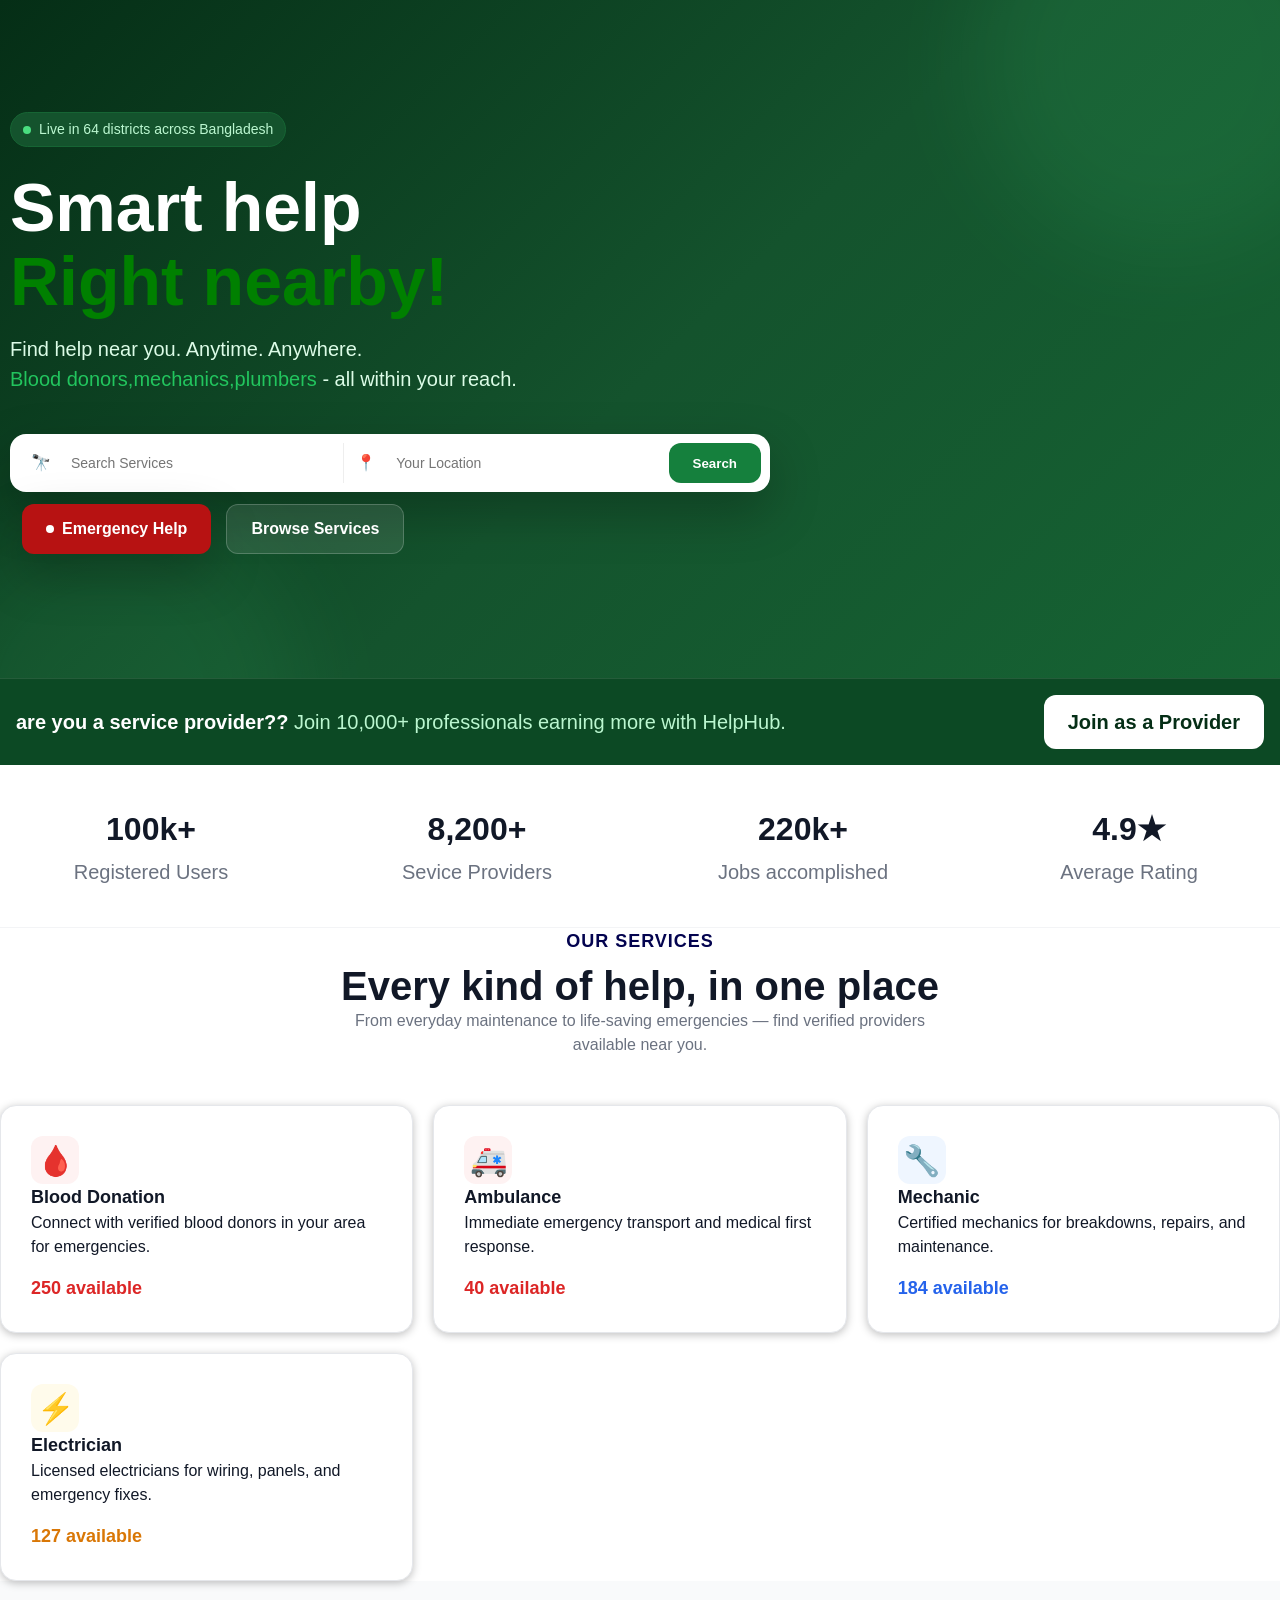
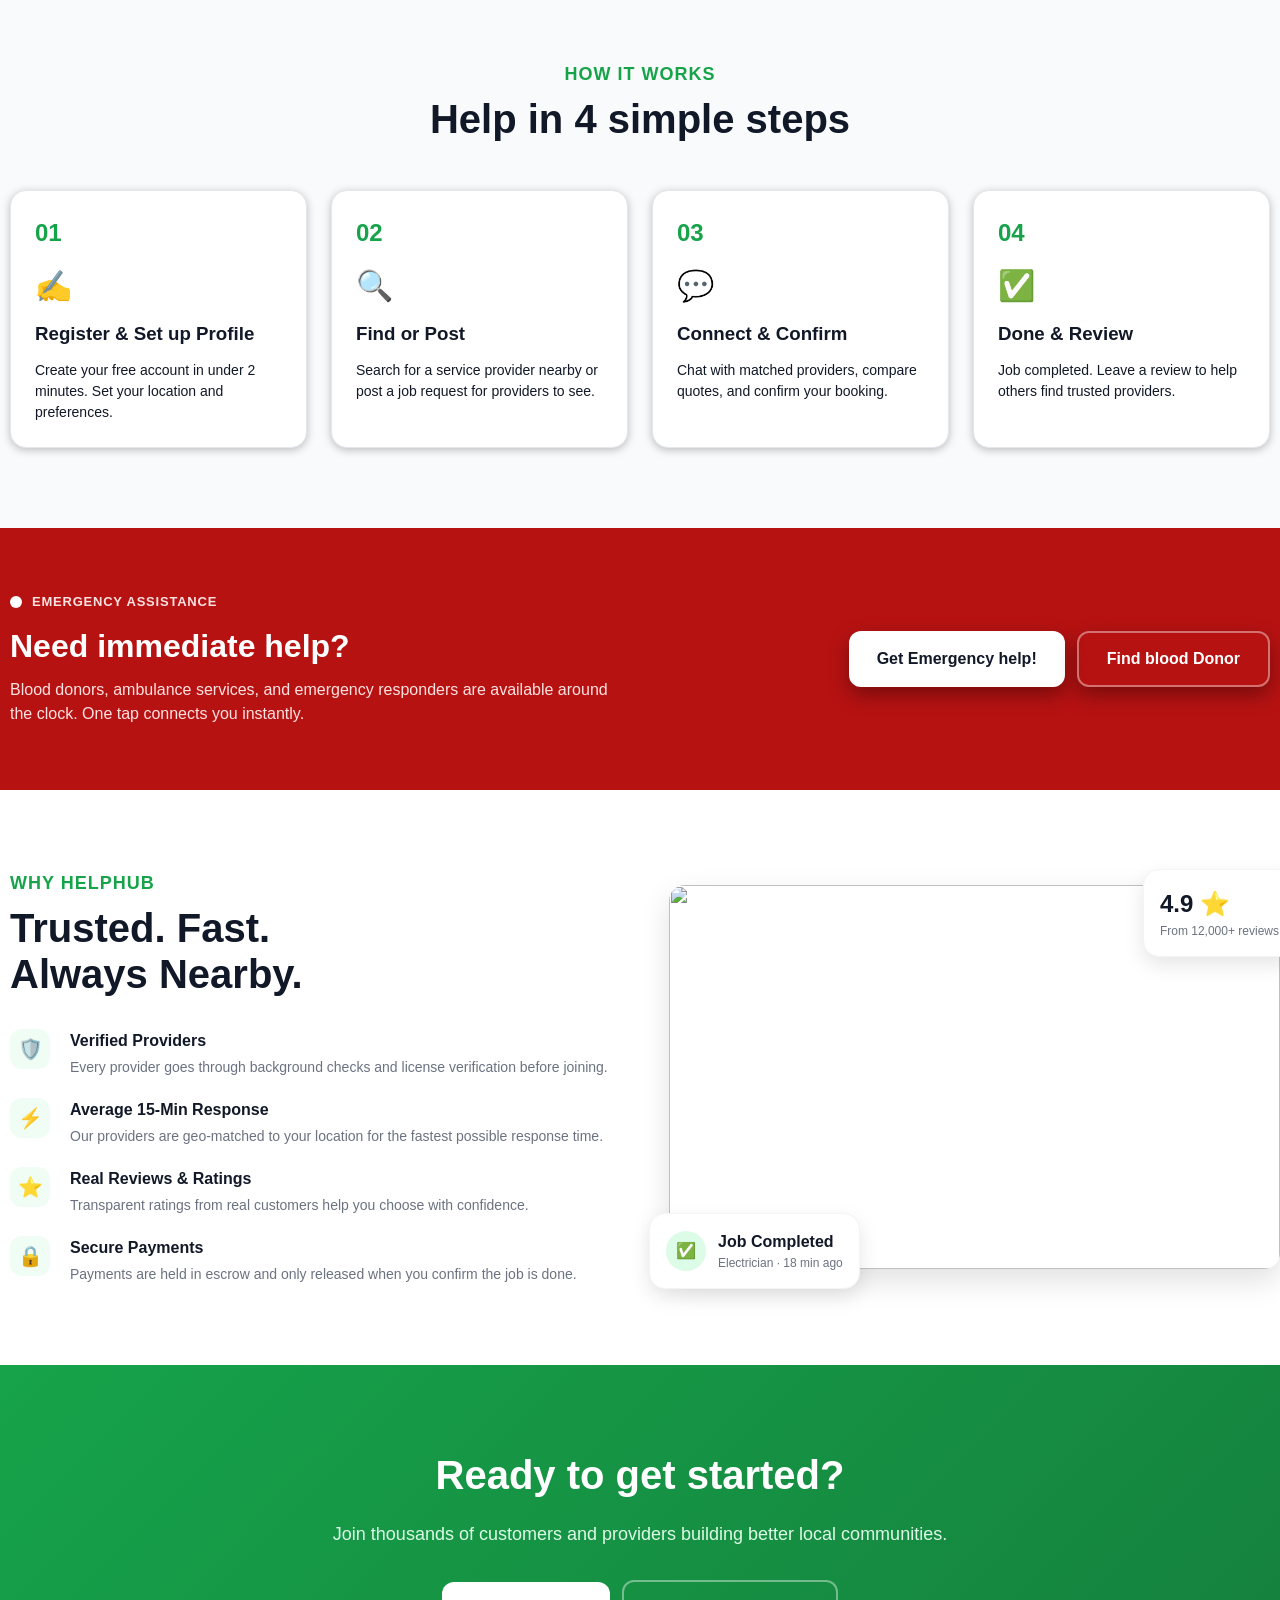
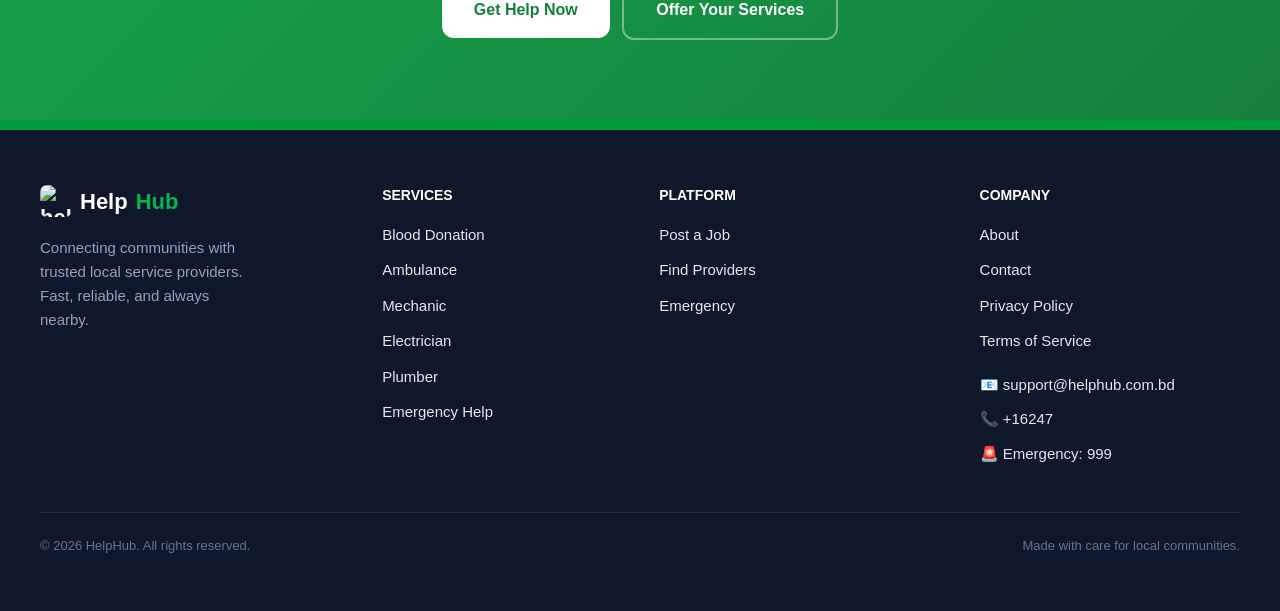
==== commit da7e253d: "added new file + mod" ====
--- a/src/index.html
+++ b/src/index.html
@@ -51,7 +51,7 @@
             <p><strong>are you a service provider??</strong>
             <span id="earningsText">Join 10,000+ professionals earning more with HelpHub.</span>
              </p>
-             <a href="register.html?type=provider" class="btn btn-provider">Join as a Provider</a>
+             <a href="register.html" class="btn btn-provider">Join as a Provider</a>
          </div>
      </div>
  </section>
@@ -90,7 +90,7 @@
 
             </a>
         
-            <a href="services.html?q=mechanic" class="service-card">
+            <a href="services.html#mechanic" class="service-card">
                 <div class="service-icon blue">🔧</div>
                  <h3>Mechanic</h3>
           <p>Certified mechanics for breakdowns, repairs, and maintenance.</p>
@@ -98,7 +98,7 @@
 
             </a>
 
-             <a href="services.html?q=electrician" class="service-card">
+             <a href="services.html#electrician" class="service-card">
                 <div class="service-icon yellow">⚡</div>
                 <h3>Electrician</h3>
           <p>Licensed electricians for wiring, panels, and emergency fixes.</p>
@@ -257,9 +257,9 @@
 
             <a href="services.html#blood">Blood Donation</a>
             <a href="services.html">Ambulance</a>
-            <a href="services.html?q=mechanic">Mechanic</a>
-            <a href="services.html?q=electrician">Electrician</a>
-            <a href="services.html?q=plumber">Plumber</a>
+            <a href="services.html#mechanic">Mechanic</a>
+            <a href="services.html#electrician">Electrician</a>
+            <a href="services.html#plumber">Plumber</a>
             <a href="emergency.html">Emergency Help</a>
 
         </div>
@@ -270,8 +270,7 @@
 
             <h3>PLATFORM</h3>
 
-            <a href="job-board.html">Job Board</a>
-            <a href="post-job.html">Post a Job</a>
+            <a href="register.html">Post a Job</a>
             <a href="services.html">Find Providers</a>
             <a href="emergency.html">Emergency</a>
 
--- a/src/style.css
+++ b/src/style.css
@@ -286,7 +286,7 @@
 }
 .section-heading p{
     max-width: 620px;
-    margin: 12 auto 0;
+    margin: auto ;
     color:var(--gray-500);
 }
 .services-grid{
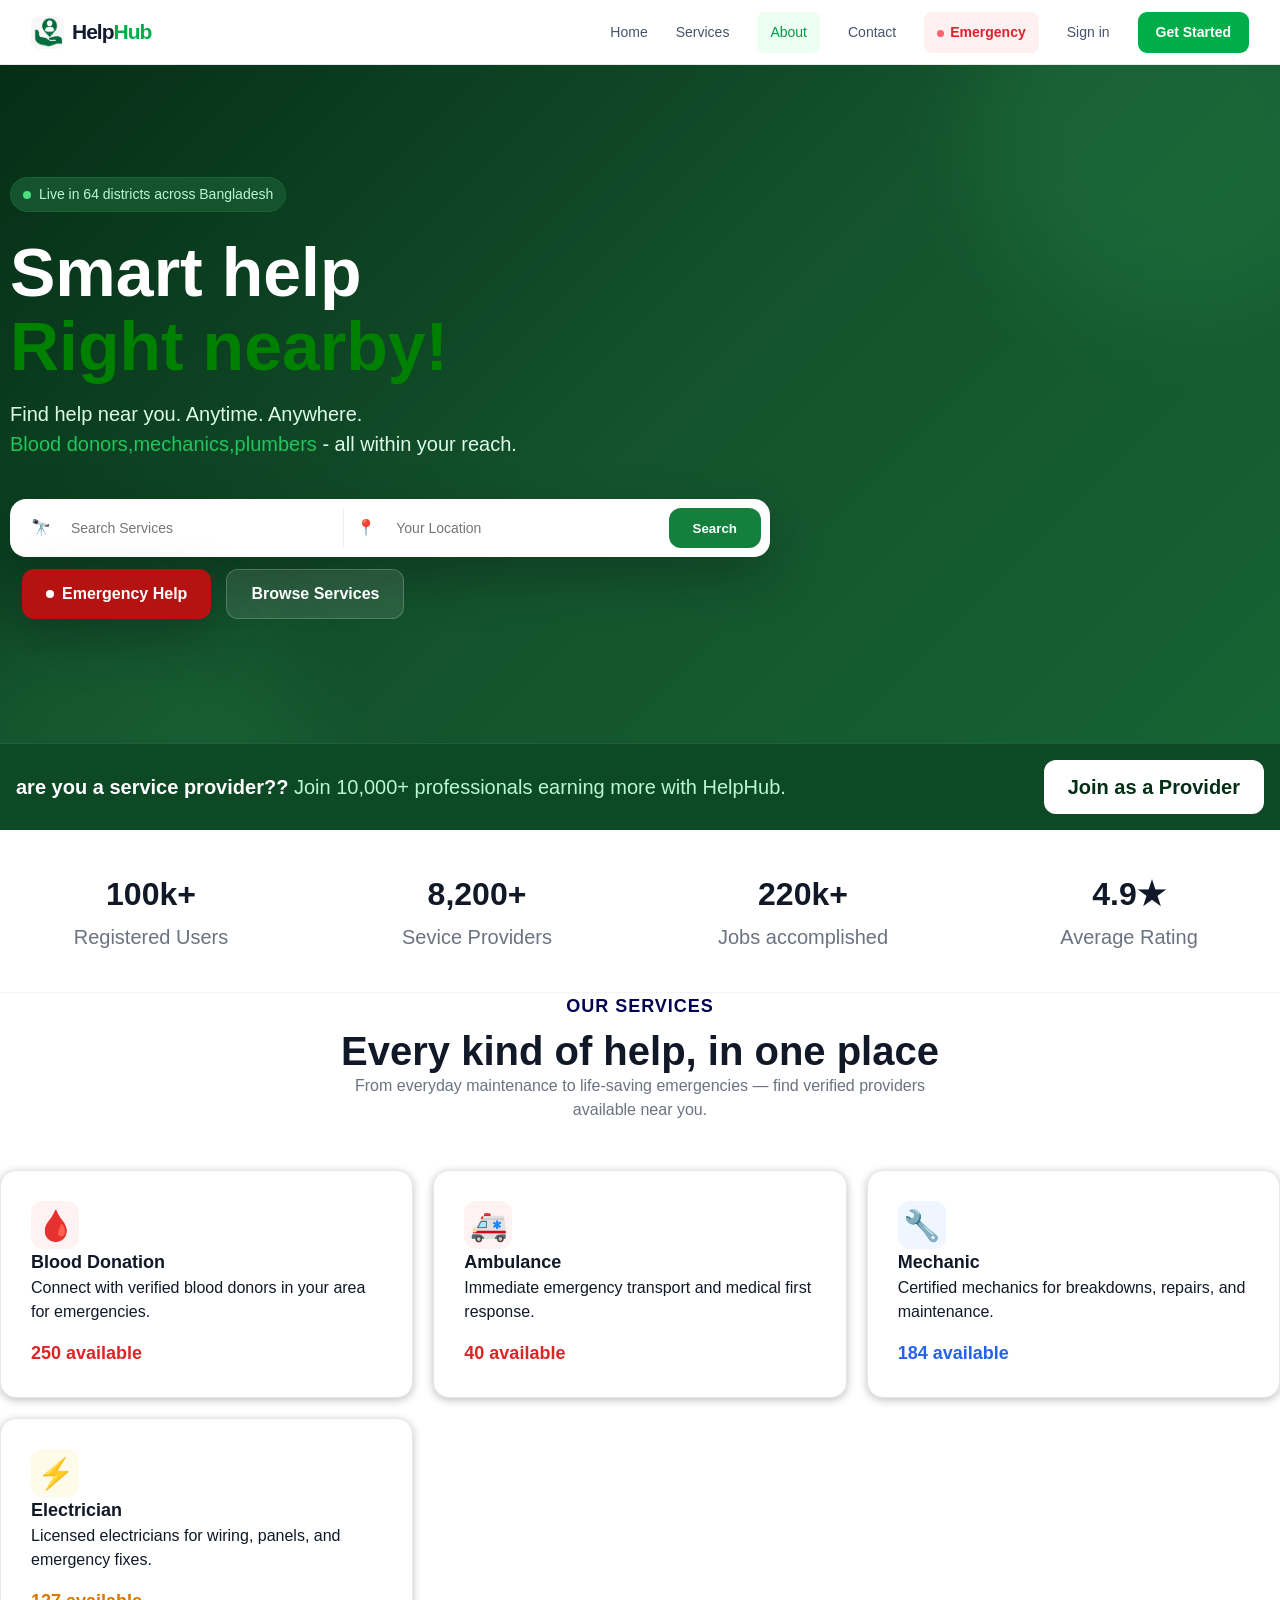
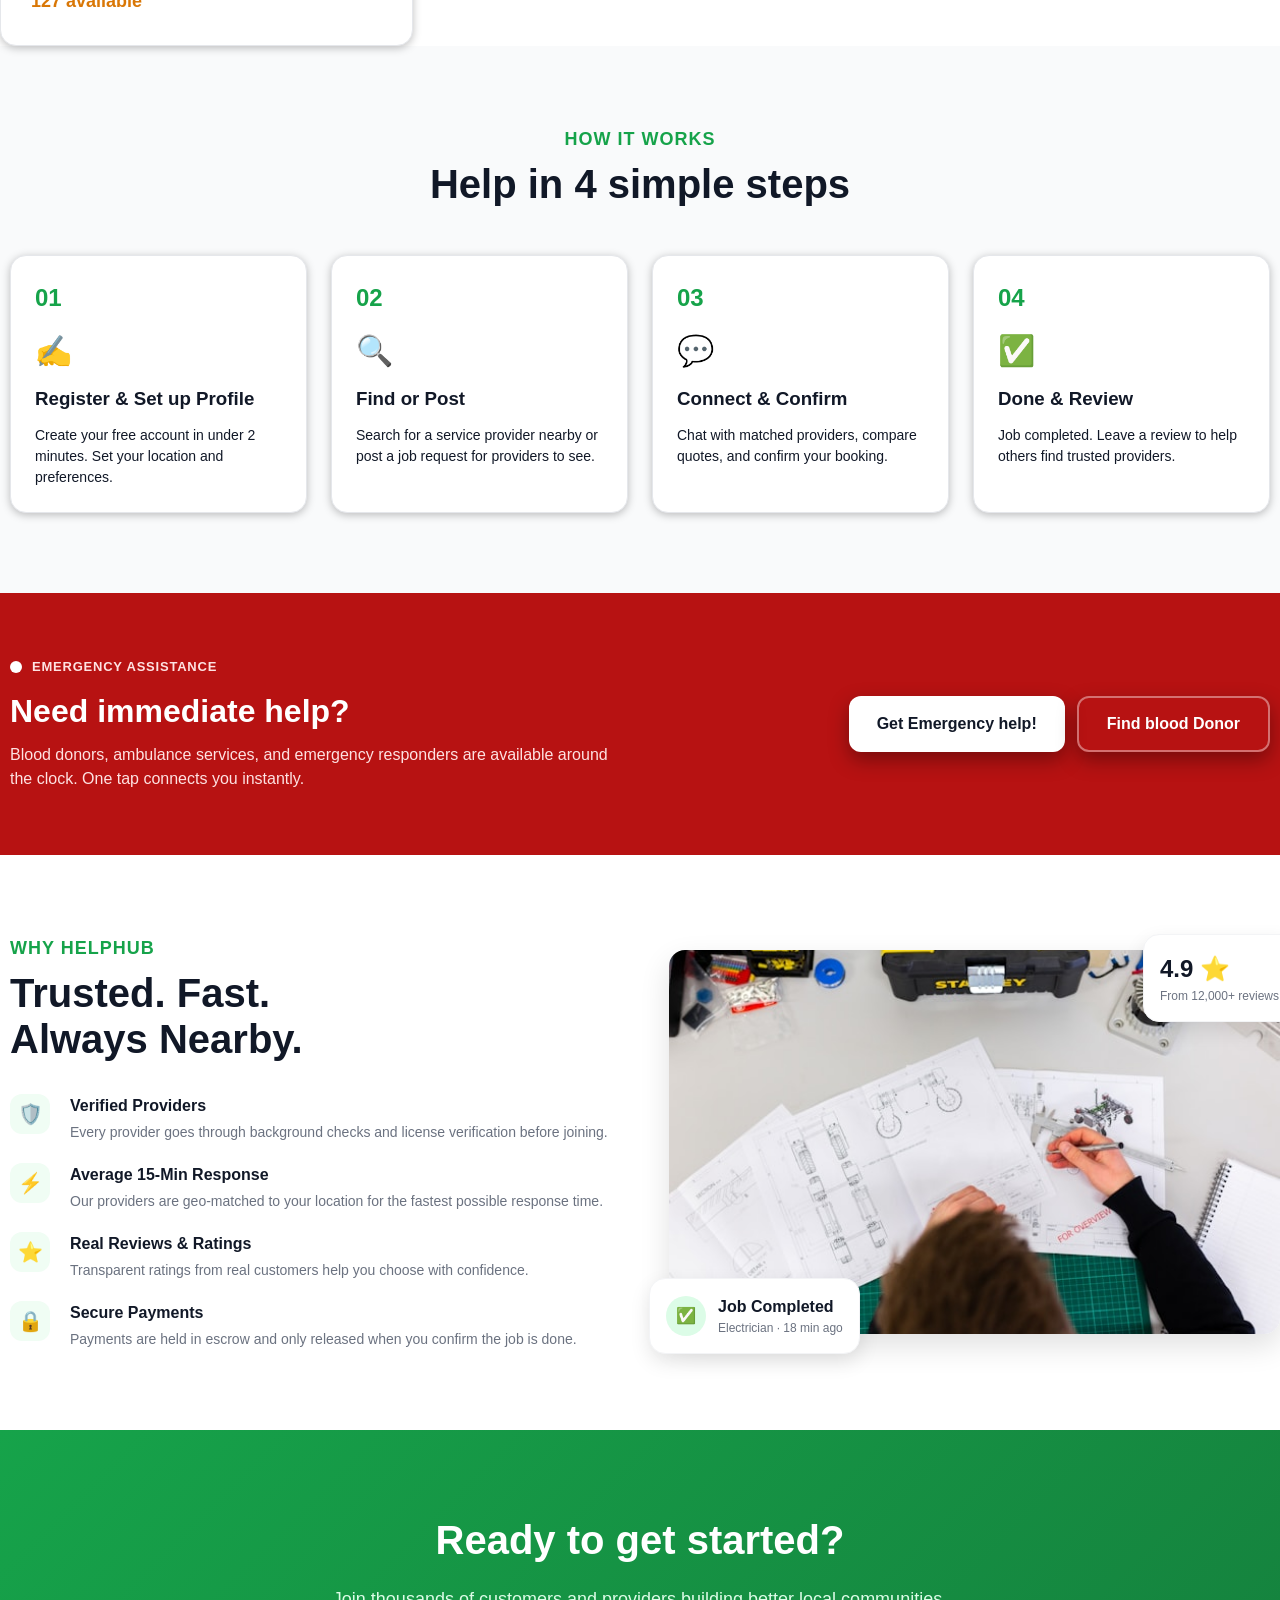
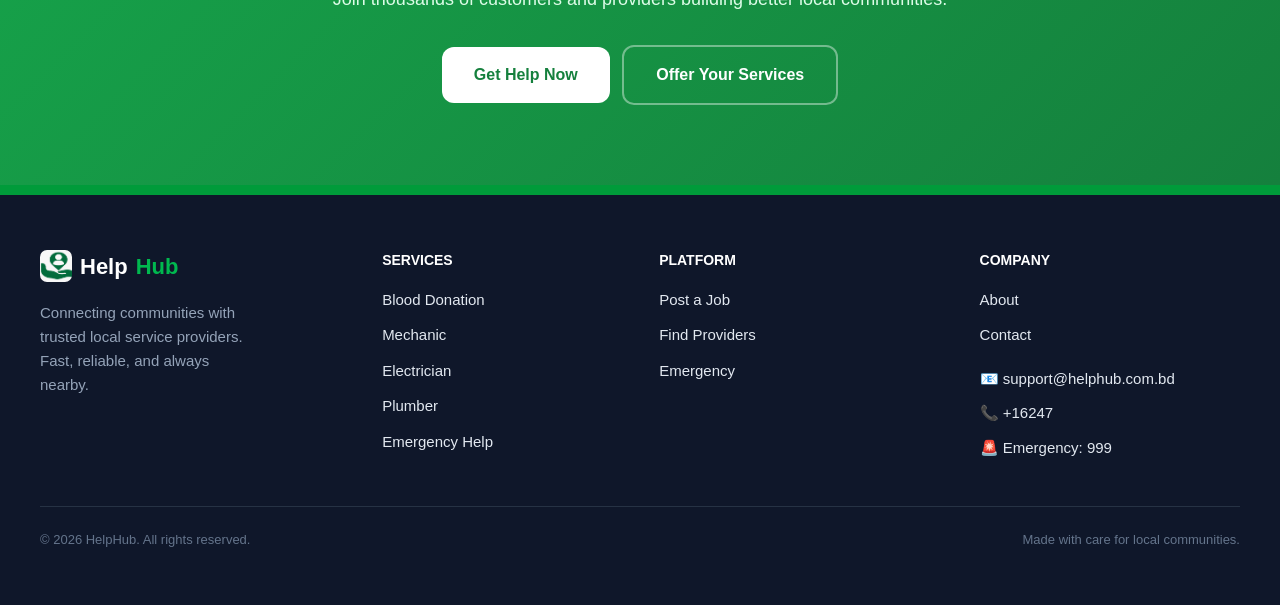
==== commit ed1363aa: "final product" ====
--- a/src/index.html
+++ b/src/index.html
@@ -6,8 +6,21 @@
     <title>HelpHub-A Local Service &  Emergency 
 Assistance Platfrom</title>
 <link rel="stylesheet" href="style.css">
+ <link rel="icon" type="image/x-icon" href="../images/logo.jpeg">
+<link rel="stylesheet" href="layout.css">
 </head>
+ <header class="site-header">
+      <a class="brand" href="#top" aria-label="HelpHub home"><img class="brand-mark" src="../images/logo.jpeg" alt="HelpHub logo"><span>Help<span>Hub</span></span></a>
+      <button class="menu-toggle" aria-label="Open menu" aria-expanded="false">☰</button>
+      <nav class="main-nav" aria-label="Main navigation">
+        <a href="index.html">Home</a><a href="services.html">Services</a><a class="active" href="about.html">About</a><a href="contact.html">Contact</a>
+        <a class="emergency" href="emergency.html"><i></i>Emergency</a>
+    
+      <a href="sign in.html">Sign in</a><a class="button small" href="register.html">Get Started</a>
+        </nav>
+    </header>
 <body>
+<script src="layout.js"></script>
     <!--upper part e r kaaj -->
  <section class ="hero">
     <div class="hero-glow hero-glow-top"></div>
@@ -205,7 +218,7 @@
       </div>
 
       <div class="why-image-wrap">
-        <img src="C:\Users\User\OneDrive\Desktop\IP project S2026-B47\images\photo-1581092160562-40aa08e78837.jpg">
+        <img src="../images/photo-1581092160562-40aa08e78837.jpg">
         <div class="job-completed">
           <span>✅</span>
           <div><strong>Job Completed</strong><small>Electrician · 18 min ago</small></div>
@@ -236,7 +249,7 @@
         <div class="footer-brand">
 
             <h2>
-                <span class="brand-icon"><img src="C:\Users\User\OneDrive\Desktop\IP project S2026-B47\images\logo.jpeg" alt="helpHub logo"></span>
+                <span class="brand-icon"><img src="../images/logo.jpeg"></span>
                 Help<span>Hub</span>
             </h2>
 
@@ -256,7 +269,6 @@
             <h3>SERVICES</h3>
 
             <a href="services.html#blood">Blood Donation</a>
-            <a href="services.html">Ambulance</a>
             <a href="services.html#mechanic">Mechanic</a>
             <a href="services.html#electrician">Electrician</a>
             <a href="services.html#plumber">Plumber</a>
@@ -282,10 +294,9 @@
 
             <h3>COMPANY</h3>
 
-            <a href="#">About</a>
-            <a href="#">Contact</a>
-            <a href="#">Privacy Policy</a>
-            <a href="#">Terms of Service</a>
+            <a href="about.html">About</a>
+            <a href="contact.html">Contact</a>
+            
 
             <div class="contact-info">
 
--- a/src/style.css
+++ b/src/style.css
@@ -21,6 +21,133 @@
   --font-family: Arial, Helvetica, sans-serif ;
     
 }
+.site-header {
+  height: 65px;
+  padding: 0 31px;
+  display: flex;
+  align-items: center;
+  gap: 26px;
+  position: sticky;
+  top: 0;
+  z-index: 10;
+  background: #fff;
+  border-bottom: 1px solid #e7ebee;
+  font-family: "DM Sans", Arial, sans-serif;
+}
+
+.brand {
+  display: flex;
+  align-items: center;
+  color: #121c2e;
+  font-size: 21px;
+  font-weight: 700;
+  letter-spacing: -1px;
+  text-decoration: none;
+}
+
+.brand > span:last-child span {
+  color: #00ad48;
+}
+
+.brand-mark {
+  width: 33px;
+  height: 33px;
+  margin-right: 8px;
+  display: grid;
+  place-items: center;
+  border-radius: 8px;
+  background: #00ad48;
+  color: #fff;
+  font-size: 17px;
+}
+
+.main-nav {
+  margin-left: auto;
+  display: flex;
+  align-items: center;
+  gap: 28px;
+}
+
+.main-nav a {
+  padding: 10px 0;
+  color: #48546b;
+  font-size: 14px;
+  font-weight: 500;
+  text-decoration: none;
+}
+
+.main-nav a:hover {
+  color: #00a847;
+}
+
+.main-nav .active {
+  padding: 10px 13px;
+  border-radius: 8px;
+  background: #edfff3;
+  color: #009945;
+}
+
+.main-nav .emergency {
+  padding: 10px 13px;
+  border-radius: 8px;
+  background: #fff0f1;
+  color: #df202d;
+  font-weight: 700;
+}
+
+.emergency i {
+  display: inline-block;
+  width: 7px;
+  height: 7px;
+  margin-right: 6px;
+  border-radius: 50%;
+  background: #ff6270;
+}
+
+.button.small {
+  padding: 10px 18px;
+  border-radius: 9px;
+  background: #00ad48;
+  color: #fff;
+  font-weight: 700;
+}
+
+.menu-toggle {
+  display: none;
+}
+
+@media (max-width: 760px) {
+  .site-header {
+    padding: 0 20px;
+  }
+
+  .menu-toggle {
+    display: block;
+    margin-left: auto;
+    border: 0;
+    background: transparent;
+    font-size: 22px;
+    cursor: pointer;
+  }
+
+  .main-nav {
+    display: none;
+  }
+
+  .site-header.menu-open .main-nav {
+    position: absolute;
+    top: 64px;
+    left: 0;
+    right: 0;
+    display: flex;
+    flex-direction: column;
+    align-items: stretch;
+    gap: 2px;
+    padding: 15px 20px;
+    background: #fff;
+    box-shadow: 0 12px 20px #0c28401a;
+  }
+}
 
 html {
     scroll-behavior: smooth;
--- a/src/layout.css
+++ b/src/layout.css
@@ -0,0 +1,251 @@
+.hh-layout-header {
+  position: sticky !important;
+  top: 0;
+  z-index: 1000;
+  height: 66px;
+  display: flex;
+  align-items: center;
+  gap: 26px;
+  padding: 0 32px;
+  background: #fff;
+  border-bottom: 1px solid #e7ebee;
+  color: #10223f;
+  font-family: Arial, Helvetica, sans-serif;
+}
+
+.hh-brand {
+  display: flex;
+  align-items: center;
+  color: #101c30;
+  font-size: 21px;
+  font-weight: 700;
+  letter-spacing: -1px;
+  text-decoration: none;
+}
+
+.hh-brand-mark {
+  display: block;
+  width: 36px;
+  height: 36px;
+  margin-right: 8px;
+  border-radius: 8px;
+  object-fit: cover;
+}
+
+.hh-brand strong {
+  color: #00ad48;
+}
+
+.hh-nav {
+  display: flex;
+  align-items: center;
+  gap: 27px;
+  margin-left: auto;
+}
+
+.hh-nav a {
+  padding: 10px 0;
+  color: #48546b;
+  font-size: 14px;
+  font-weight: 600;
+  text-decoration: none;
+}
+
+.hh-nav a:hover {
+  color: #00a847;
+}
+
+.hh-nav a.hh-active {
+  padding: 10px 13px;
+  border-radius: 8px;
+  background: #edfff3;
+  color: #009945;
+}
+
+.hh-nav .hh-emergency {
+  padding: 10px 13px;
+  border-radius: 8px;
+  background: #fff0f1;
+  color: #dd2533;
+  font-weight: 700;
+}
+
+.hh-emergency-dot {
+  display: inline-block;
+  width: 7px;
+  height: 7px;
+  margin-right: 6px;
+  border-radius: 50%;
+  background: #ff6270;
+}
+
+.hh-actions {
+  display: flex;
+  align-items: center;
+  gap: 22px;
+  margin-left: 8px;
+}
+
+.hh-actions>a:first-child {
+  color: #394861;
+  font-size: 14px;
+  font-weight: 600;
+  text-decoration: none;
+}
+
+.hh-get-started {
+  padding: 10px 18px;
+  border-radius: 9px;
+  background: #00a847;
+  color: #fff !important;
+  font-size: 14px;
+  font-weight: 700;
+  text-decoration: none;
+}
+
+.hh-menu {
+  display: none;
+  margin-left: auto;
+  border: 0;
+  background: transparent;
+  color: #10223f;
+  font-size: 23px;
+  cursor: pointer;
+}
+
+.hh-layout-footer {
+  margin-top: 0;
+  padding: 52px 40px 0;
+  border-top: 8px solid #009b3a;
+  background: #0f172a;
+  color: #fff;
+  font-family: Arial, Helvetica, sans-serif;
+}
+
+.hh-footer-inner {
+  display: grid;
+  max-width: 1160px;
+  margin: 0 auto;
+  grid-template-columns: 1.35fr repeat(3, 1fr);
+  gap: 52px;
+}
+
+.hh-footer-brand {
+  margin: 0 0 16px;
+  font-size: 22px;
+}
+
+.hh-footer-brand strong {
+  color: #00b84f;
+}
+
+.hh-footer-copy {
+  max-width: 260px;
+  margin: 0;
+  color: #aab8cc;
+  font-size: 14px;
+  line-height: 1.65;
+}
+
+.hh-footer-column {
+  display: flex;
+  flex-direction: column;
+  gap: 11px;
+}
+
+.hh-footer-column h3 {
+  margin: 0 0 6px;
+  color: #fff;
+  font-size: 13px;
+  letter-spacing: .5px;
+}
+
+.hh-footer-column a {
+  color: #d4deec;
+  font-size: 14px;
+  text-decoration: none;
+}
+
+.hh-footer-column a:hover {
+  color: #22c55e;
+}
+
+.hh-footer-bottom {
+  display: flex;
+  max-width: 1160px;
+  margin: 38px auto 0;
+  padding: 22px 0 34px;
+  border-top: 1px solid #29374b;
+  justify-content: space-between;
+  color: #74849a;
+  font-size: 13px;
+}
+
+@media (max-width: 850px) {
+  .hh-layout-header {
+    padding: 0 20px;
+  }
+
+  .hh-menu {
+    display: block;
+  }
+
+  .hh-nav,
+  .hh-actions {
+    display: none;
+  }
+
+  .hh-layout-header.hh-menu-open .hh-nav {
+    position: absolute;
+    top: 65px;
+    right: 0;
+    left: 0;
+    display: flex;
+    flex-direction: column;
+    align-items: stretch;
+    gap: 0;
+    padding: 12px 20px;
+    background: #fff;
+    box-shadow: 0 12px 20px rgba(12, 40, 64, .1);
+  }
+
+  .hh-layout-header.hh-menu-open .hh-nav a {
+    padding: 12px;
+  }
+
+  .hh-layout-header.hh-menu-open .hh-actions {
+    position: absolute;
+    top: 320px;
+    right: 0;
+    left: 0;
+    display: flex;
+    justify-content: center;
+    padding: 14px;
+    background: #fff;
+    box-shadow: 0 12px 20px rgba(12, 40, 64, .1);
+  }
+
+  .hh-footer-inner {
+    grid-template-columns: repeat(2, 1fr);
+    gap: 35px;
+  }
+}
+
+@media (max-width: 520px) {
+  .hh-footer-inner {
+    grid-template-columns: 1fr;
+  }
+
+  .hh-layout-footer {
+    padding: 42px 24px 0;
+  }
+
+  .hh-footer-bottom {
+    flex-direction: column;
+    gap: 10px;
+  }
+
+  .hh-brand {
+    font-size: 20px;
+  }
+}
